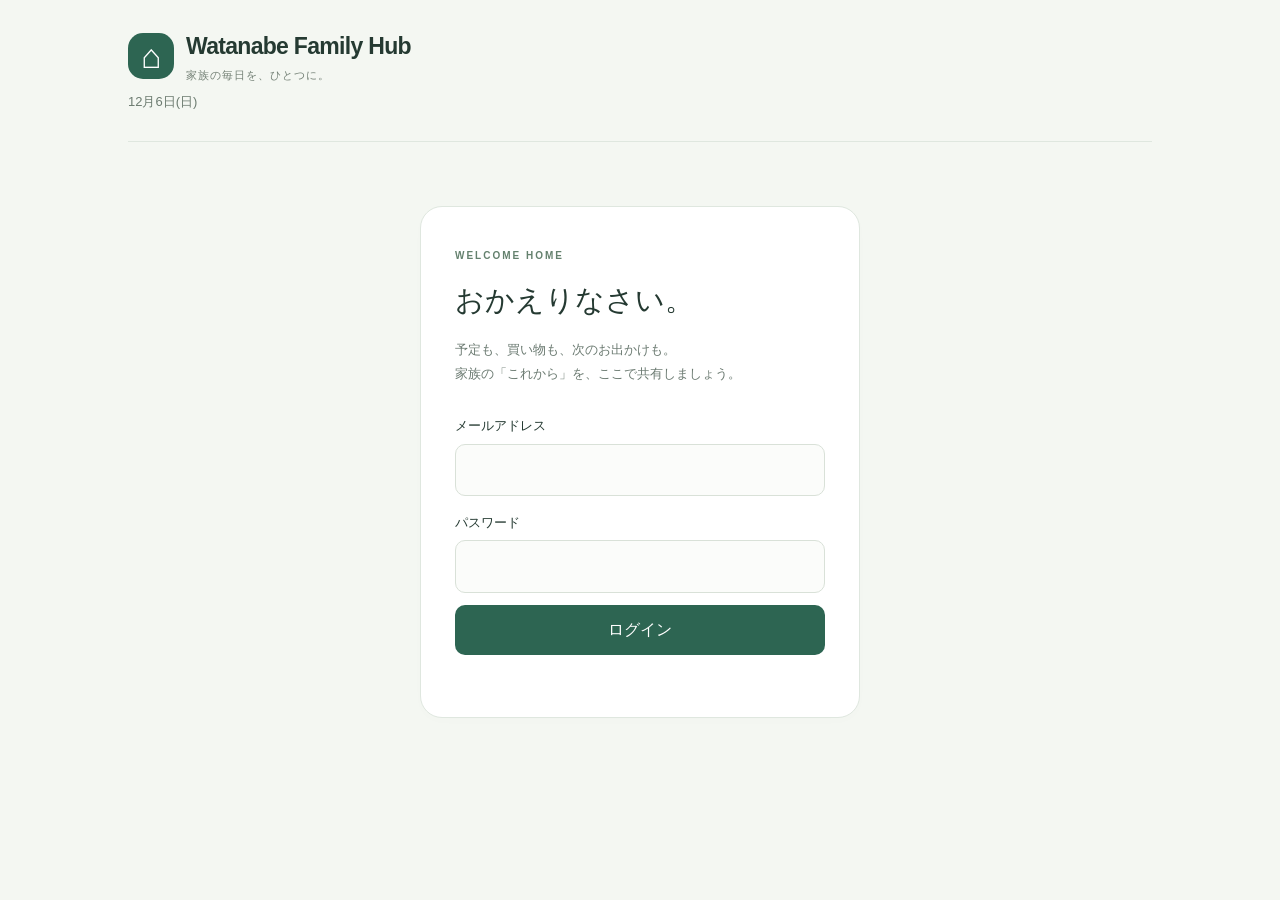
==== index.html @ b2eb5877 "Add web-searched family outing suggestions verified against weather and driving time" ====
<!doctype html>
<html lang="ja">
<head>
  <meta charset="utf-8">
  <meta name="viewport" content="width=device-width, initial-scale=1, viewport-fit=cover">
  <meta name="theme-color" content="#f4f7f2">
  <meta name="description" content="家族の予定、買い物、やること、お出かけをひとつに。Watanabe Family Hub">
  <link rel="manifest" href="./manifest.webmanifest">
  <title>Watanabe Family Hub</title>
  <link rel="stylesheet" href="./styles.css">
</head>
<body>
<header class="site-header">
  <a class="brand" href="./"><span class="brand-mark" aria-hidden="true">⌂</span><span>Watanabe Family Hub<small>家族の毎日を、ひとつに。</small></span></a>
  <button id="logoutBtn" class="secondary header-logout" type="button" hidden>ログアウト</button>
  <span class="header-date" id="todayLabel"></span>
</header>

<section id="login" class="card">
  <span class="eyebrow">WELCOME HOME</span><h2>おかえりなさい。</h2><p class="muted">予定も、買い物も、次のお出かけも。<br>家族の「これから」を、ここで共有しましょう。</p>
  <label for="email">メールアドレス</label><input id="email" type="email" autocomplete="username">
  <label for="password">パスワード</label><input id="password" type="password" autocomplete="current-password">
  <button id="loginBtn">ログイン</button>
  <p id="loginMessage" class="muted"></p>
</section>

<main id="app" class="hidden">
  <nav class="hub-nav" aria-label="機能を選ぶ">
    <button type="button" data-view="outings" aria-pressed="true">お出かけ</button>
    <button type="button" data-view="schedules" aria-pressed="false">予定</button>
    <button type="button" data-view="shopping" aria-pressed="false">買い物</button>
    <button type="button" data-view="tasks" aria-pressed="false">タスク</button>
    <button type="button" data-view="add" aria-pressed="false">＋ 追加</button>
  </nav>
  <section class="welcome"><div><span class="eyebrow">OUR FAMILY, EVERY DAY</span><h1>今日も、家族のいい一日。</h1><p>小さな用事から、楽しみな予定まで。</p></div><span class="welcome-art" aria-hidden="true">⌂</span></section>
<div id="outingsPanel" class="view-panel">
  <section class="card outing-hero">
    <div class="outing-hero-heading"><div><span class="eyebrow">OUR NEXT ADVENTURE</span><h2>次のお休み、どこへ行こう。</h2><p class="muted">家族の「行きたい」を集めて、次のお出かけに。</p></div><button id="outingAdd" type="button">＋ 候補を追加</button></div>
    <div class="outing-stats"><div><strong id="outingTotal">0</strong><span>登録した候補</span></div><div><strong id="outingFavorites">0</strong><span>お気に入り</span></div><div><strong id="outingUnvisited">0</strong><span>行ってみたい</span></div></div>
    <div class="outing-quick-actions"><button id="outingWeatherShortcut" class="secondary" type="button">天気を確認する</button><button id="outingAiShortcut" class="secondary" type="button">AIと行き先を考える</button></div>
  </section>
  <section class="card outing-library">
    <h2>家族のお出かけ候補</h2>
    <p id="outingMessage" class="muted" role="status"></p>
    <div id="outingList"></div>
  </section>
  <section id="outingWeatherPanel" class="card outing-tool">
    <details><summary>天気を確認する <span>7日間の予報</span></summary>
    <p class="muted">登録した緯度・経度の場所の7日間予報を表示します。</p>
    <label>天気を確認する施設</label><select id="weatherPlace"></select>
    <button id="weatherBtn" class="secondary">天気を取得</button>
    <div id="weatherResult"></div>
    <p class="muted">予報：Open-Meteo</p>
  </details></section>

  <section id="outingAiPanel" class="card outing-tool">
    <details><summary>AIと行き先を考える <span>ネット検索＋天気</span></summary>
    <p class="ai-family-conditions">東戸塚駅周辺から車で片道約2時間以内 · お子さん4歳・6歳</p>
    <p class="muted">未登録の施設もネットで探し、現地の天気・年齢条件・営業情報を確認して、最大3件を提案します。</p>
    <div class="grid">
      <div><label for="outingDate">お出かけ日</label><input id="outingDate" type="date" required></div>
      <div><label for="maxBudget">1人あたり予算上限（任意）</label><input id="maxBudget" type="number" min="0" max="1000000" placeholder="指定なし"></div>
    </div>
    <p class="muted">天気は自動で確認します。雨・雪・強風などの予報では屋内施設に絞ります。予報を取得できる今日から15日後までが対象です。</p>
    <button id="aiBtn" type="button">ネットと天気から3つ提案してもらう</button>
    <p id="aiStatus" class="muted" role="status">AI検索は1日10回まで。車の時間は渋滞を含まない目安です。</p>
    <div id="aiResult" aria-busy="false"></div>
    <details class="ai-setup-help"><summary>AI提案の設定・利用について</summary><p class="muted">OpenAI APIの利用設定が必要です。ChatGPTの契約とは別にAPIの利用料金が発生します。<a href="./docs/ai-outing-setup.md" target="_blank" rel="noopener">初期設定の手順</a></p></details>
  </details></section>

</div>
  <section id="addPanel" class="view-panel" data-panel="add" hidden>
    <section class="card">
      <h2>Appleの予定・リマインダー連携</h2>
      <p class="muted">カレンダーの選択した3件 → 予定 ／「買い物リスト」→ 買い物 ／「渡邊家」→ タスク</p>
      <p class="muted">Apple側で編集し、iPhoneのショートカットから送信します。同期データは閲覧専用です。同じHubログインの端末で表示できます。</p>
      <p id="appleSyncStatus" class="muted" role="status"></p>
      <button id="appleSyncRefresh" class="secondary" type="button">受信済みデータを再読み込み</button>
      <details><summary>同期を設定する</summary>
        <p class="muted">先にSupabaseとiPhoneの設定が必要です。<a href="./docs/apple-sync-setup.md" target="_blank" rel="noopener">設定手順を開く</a></p>
        <label for="appleSyncEndpoint">ショートカットの送信先URL</label><input id="appleSyncEndpoint" readonly>
        <button id="appleSyncCreate" type="button">同期キーを発行・再発行</button>
        <p class="muted">キーはこのアカウントへの同期専用です。GitHubには載せず、ショートカット内に保存してください。</p>
        <pre id="appleSyncKey" aria-live="polite"></pre>
        <button id="appleSyncRevoke" type="button" class="secondary">同期キーを無効にする</button>
      </details>
    </section>
    <h2>家族で共有するものを追加</h2>
    <p class="muted">登録した内容は、それぞれのタブで確認できます。</p>
    <section class="card">
      <details open><summary>＋ 予定を追加</summary>
      <label>予定名</label>
      <input id="fxScheduleName" placeholder="例：運動会">
      <label>日付</label>
      <input id="fxScheduleDate" type="date">
      <label>時間（任意）</label>
      <input id="fxScheduleTime" type="time">
      <label>対象者</label>
      <input id="fxSchedulePerson" value="家族全員">
      <button id="fxScheduleSave">予定を追加</button>
      <p class="muted" id="fxScheduleMsg" role="status"></p></details>
    </section>
    <section class="card">
      <details open><summary>＋ 買うものを追加</summary>
      <label>買うもの</label>
      <input id="fxShopName" placeholder="例：牛乳">
      <label>メモ（任意）</label>
      <input id="fxShopMemo" placeholder="例：1リットル">
      <button id="fxShopSave">買い物を追加</button>
      <p class="muted" id="fxShopMsg" role="status"></p></details>
    </section>
    <section class="card">
      <details open><summary>＋ タスクを追加</summary>
      <label>やること</label>
      <input id="fxTaskName" placeholder="例：ゴミ出し">
      <label>担当者</label>
      <input id="fxTaskPerson" value="家族全員">
      <label>期限（任意）</label>
      <input id="fxTaskDate" type="date">
      <button id="fxTaskSave">タスクを追加</button>
      <p class="muted" id="fxTaskMsg" role="status"></p></details>
    </section>
  <section class="card">
    <details><summary>＋ お出かけ先を登録</summary>
    <label>施設名</label><input id="placeName" placeholder="例：こどもの国">
    <div class="grid">
      <div><label>エリア</label><input id="placeArea" placeholder="横浜市"></div>
      <div><label>移動時間（分）</label><input id="driveMinutes" type="number" value="60" min="0"></div>
    </div>
    <label>住所（Googleマップ検索に使用）</label><input id="placeAddress" placeholder="住所または施設名">
    <div class="grid">
      <div><label>屋内・屋外</label><select id="placeType"><option>屋内</option><option>屋外</option><option>両方</option></select></div>
      <div><label>カテゴリ</label><select id="placeCategory"><option>公園</option><option>遊園地</option><option>水遊び</option><option>博物館</option><option>体験</option><option>動物</option><option>その他</option></select></div>
    </div>
    <div class="grid">
      <div><label>1人あたり予算（円）</label><input id="placeBudget" type="number" min="0" placeholder="無料なら0"></div>
      <div><label>緯度</label><input id="placeLat" type="number" step="any" min="-90" max="90" placeholder="天気取得用"></div>
    </div>
    <label>経度</label><input id="placeLon" type="number" step="any" min="-180" max="180" placeholder="天気取得用">
    <label>メモ</label><textarea id="placeMemo" rows="2"></textarea>
    <button id="savePlace">候補を保存</button>
    <p id="saveMessage" class="muted" role="status"></p></details>
  </section>
  </section>
</main>
<script type="module" src="./app.js"></script>
<script type="module" src="./ui.js"></script>

</body>
</html>
---- styles.css ----
:root{font-family:-apple-system,BlinkMacSystemFont,"Segoe UI","Noto Sans JP",sans-serif;color:#253a32;background:#f4f7f2;font-synthesis:none;line-height:1.65;--green:#2d6552;--border:#dfe7df}*{box-sizing:border-box}body{margin:0 auto;max-width:1080px;padding:env(safe-area-inset-top) 28px calc(28px + env(safe-area-inset-bottom))}button,input,select,textarea{font:inherit}button,a,input,select,textarea,summary{-webkit-tap-highlight-color:transparent}:focus-visible{outline:3px solid #d79947;outline-offset:4px}[hidden],.hidden{display:none!important}.site-header{display:flex;justify-content:space-between;align-items:center;padding:28px 0;border-bottom:1px solid var(--border)}.brand{display:flex;align-items:center;gap:12px;color:inherit;text-decoration:none;font-size:23px;font-weight:750;letter-spacing:-.7px}.brand small{display:block;font-size:11px;font-weight:500;letter-spacing:1px;color:#758277}.brand-mark{display:grid;place-items:center;width:46px;height:46px;background:var(--green);border-radius:15px;color:#fff;font-size:34px;line-height:1}.header-date{font-size:13px;color:#6d7c71}h1,h2,p{overflow-wrap:anywhere}h1{font-size:30px;line-height:1.5;letter-spacing:.03em;margin:10px 0}h2{font-size:20px;margin:0 0 18px}.muted{color:#6c7b72;font-size:13px;line-height:1.9}.eyebrow{font-size:10px;font-weight:750;letter-spacing:2px;color:#64816e}.welcome{display:flex;justify-content:space-between;align-items:center;padding:32px 8px 22px}.welcome p{margin:6px 0;font-size:14px;color:#738075}.welcome-art{font-size:100px;line-height:1;color:#b8cbb4;transform:rotate(-9deg);padding-right:26px}.hub-nav{display:grid;grid-template-columns:repeat(4,1fr);gap:6px;padding:6px;background:#e8eee5;border-radius:16px;margin:0 0 26px}.hub-nav button{margin:0;background:transparent;color:#69776d;border-radius:11px;padding:12px 8px}.hub-nav button[aria-pressed=true]{background:#fff;color:var(--green);box-shadow:0 2px 8px #253a3210}.card{background:#fff;border:1px solid var(--border);border-radius:22px;padding:26px;margin:16px 0;box-shadow:0 3px 12px #253a3203}#login{max-width:440px;margin:64px auto;padding:34px}#login h2{font-size:29px;margin:10px 0}#login>.muted{margin-bottom:28px}label{display:block;font-size:13px;font-weight:550;margin:16px 0 7px}input,select,textarea{width:100%;padding:12px 14px;border:1px solid #d9e1d8;border-radius:10px;background:#fbfcfa;color:#253a32;min-height:46px}textarea{resize:vertical}input[type=checkbox]{accent-color:var(--green);min-height:22px;width:22px!important;height:22px;flex-shrink:0}button{width:100%;padding:12px 16px;border:0;border-radius:10px;background:var(--green);color:#fff;font-weight:650;cursor:pointer;margin-top:12px;min-height:44px;transition:background .15s,transform .15s}button:hover{filter:brightness(.96)}button:active{transform:translateY(1px)}button:disabled{opacity:.5;cursor:wait}.secondary{background:#eef3eb;color:#42654c;font-size:13px;font-weight:550}.grid{display:grid;grid-template-columns:1fr 1fr;gap:14px}.row{display:flex;gap:12px;align-items:center;justify-content:space-between}.row button{width:auto;margin:0}.item{padding:18px 0;border-bottom:1px solid #edf0e9}.item:last-child{border-bottom:0}.item p{margin:7px 0;color:#718075;font-size:13px}.item>button{width:auto;margin:8px 6px 0 0;padding:7px 12px;min-height:36px}.item>label{margin:0;font-size:16px}.links{display:flex;gap:18px;margin:8px 0}.links a{color:var(--green);font-size:13px;text-underline-offset:4px}.hub-list{min-height:100px}.empty-state{text-align:center;color:#859280;padding:38px 16px;font-size:14px;border:1px dashed #dbe4d6;border-radius:13px;background:#fcfdfb}details{margin-top:18px}summary{cursor:pointer;list-style:none;font-weight:650;color:var(--green);padding:13px 16px;border:1px dashed #c7d8c3;border-radius:10px;background:#f8faf6}summary::-webkit-details-marker{display:none}details[open]>summary{margin-bottom:14px;background:#eef4e9}pre{white-space:pre-wrap;overflow-wrap:anywhere;font:inherit;line-height:1.9;background:#f6f9f3;border-radius:12px;padding:20px}#logoutBtn{font-size:12px}#outingsPanel{display:grid;grid-template-columns:1fr 1fr;gap:16px}#weatherResult:empty,#aiResult:empty{display:none}@media(min-width:760px){.view-panel[data-panel]{max-width:780px;margin-left:auto;margin-right:auto}}@media(max-width:600px){body{padding-left:16px;padding-right:16px}.site-header{padding:20px 0}.brand{font-size:21px}.header-date{font-size:11px}.welcome{padding:27px 0 20px}.welcome h1{font-size:23px}.welcome-art{font-size:70px;padding-right:5px}.welcome p{font-size:12px}.card{padding:20px;border-radius:17px}.hub-nav{margin-bottom:20px}.hub-nav button{font-size:13px;padding:10px 4px}#login{margin:36px auto;padding:25px}.grid{gap:10px}.row{flex-wrap:wrap}h2{font-size:18px}}

/* Navigation directly below the family title; registration has its own view. */
#app>.hub-nav{margin-top:20px;margin-bottom:0;grid-template-columns:1.2fr 1fr 1fr 1fr 1fr}
#addPanel{margin-top:24px}
#addPanel>.card{margin:16px 0}
#addPanel details{margin-top:0}
#addPanel>h2{margin-bottom:6px}
@media(max-width:600px){.site-header{gap:10px;flex-wrap:wrap}.brand{font-size:19px;letter-spacing:-.5px}.brand-mark{width:38px;height:38px;flex-shrink:0}.header-date{margin-left:auto}.hub-nav button{font-size:12px;padding-inline:2px}}

.imported-item small{font-size:11px;color:#718075}.imported-item{border-left:3px solid #a9c6a4;padding-left:14px}#appleSyncKey:empty{display:none}

/* Two-column monthly agenda */
.schedule-calendar{min-width:0}.calendar-toolbar{display:flex;align-items:center;gap:12px;margin:8px 0 20px}.calendar-month{font-size:22px;margin:0;white-space:nowrap;line-height:1.5}.calendar-toolbar button{width:auto;margin:0}.calendar-toolbar .calendar-arrow{padding:0;width:40px;min-height:40px;background:#eef3eb;color:#2d6552;font-size:27px;border:1px solid #dfe7df}.calendar-today{margin-left:auto!important;padding:8px 16px;min-height:40px}.schedule-table{width:100%;border-collapse:separate;border-spacing:0;border:1px solid #dfe7df;border-radius:12px;overflow:hidden;table-layout:fixed}.schedule-caption{position:absolute;width:1px;height:1px;padding:0;margin:-1px;overflow:hidden;clip-path:inset(50%);white-space:nowrap}.schedule-table thead th{padding:12px 16px;background:#edf3e8;color:#526b53;font-size:12px;text-align:left;font-weight:650}.schedule-table thead th:first-child{width:100px}.schedule-table tbody th,.schedule-table td{border-top:1px solid #e6ece2}.schedule-date{padding:15px 10px;text-align:center;vertical-align:top;background:#fafbf8;font-weight:550;border-right:1px solid #e6ece2}.schedule-date-number{font-size:21px;line-height:1.2}.schedule-weekday{display:block;font-size:11px;margin-top:4px;color:#7d897d}.is-sunday,.is-sunday .schedule-weekday{color:#b6635d}.is-saturday,.is-saturday .schedule-weekday{color:#547fa5}.schedule-today .schedule-date{background:#e8f1e0;color:#2d6552}.schedule-today .schedule-entries{background:#f8fbf4}.schedule-today-label{display:block;font-size:10px;background:#2d6552;color:#fff;border-radius:5px;width:36px;padding:1px 0;margin:6px auto 0}.schedule-entries{padding:0 16px;vertical-align:middle}.schedule-entry{display:flex;gap:14px;padding:14px 0;align-items:flex-start}.schedule-entry+.schedule-entry{border-top:1px dashed #e1e8dc}.schedule-time{font-size:13px;line-height:1.7;color:#637960;flex:0 0 45px;font-variant-numeric:tabular-nums}.schedule-entry-content{min-width:0;flex:1}.schedule-entry-title{display:block;font-size:14px;font-weight:600;line-height:1.65;overflow-wrap:anywhere;margin-bottom:5px}.schedule-no-events{display:block;color:#a1ab9d;font-size:12px;padding:16px 0}.calendar-source{display:inline-block;font-size:10px;border-radius:5px;padding:1px 7px}.calendar-tone-0{background:#e2eee1;color:#3d6641}.calendar-tone-1{background:#e2eaf5;color:#446283}.calendar-tone-2{background:#f3e5dd;color:#916045}.calendar-tone-3{background:#eae3f4;color:#796092}.calendar-tone-4{background:#f3edcf;color:#80713a}.schedule-event-details{margin-top:7px}.schedule-event-details summary{font-size:11px;background:none;border:0;padding:2px 0;font-weight:500;text-decoration:underline;text-underline-offset:3px}.schedule-event-details .item{padding:7px 0;font-size:13px}.calendar-note{margin-top:18px;font-size:11px}@media(max-width:600px){.calendar-toolbar{gap:8px}.calendar-month{font-size:18px}.calendar-toolbar .calendar-arrow{width:32px;min-height:36px}.calendar-today{font-size:12px;padding:7px 12px;min-height:36px}.schedule-table thead th{padding:10px}.schedule-table thead th:first-child{width:66px}.schedule-date{padding:13px 5px}.schedule-date-number{font-size:19px}.schedule-entries{padding:0 10px}.schedule-entry{gap:7px;padding:12px 0}.schedule-time{font-size:12px;flex-basis:38px}.schedule-entry-title{font-size:13px}}

/* Make each date read as a distinct row, including on small screens. */
.schedule-table{border-color:#aebfad}
.schedule-table tbody th,.schedule-table td{border-top:2px solid #aebfad}
.schedule-table .schedule-date{border-right:2px solid #bacab7;background:#eef3e9;padding-top:18px;padding-bottom:18px}
.schedule-table tbody tr:nth-child(even):not(.schedule-today) .schedule-entries{background:#f6f8f3}
.schedule-table tbody tr:nth-child(even):not(.schedule-today) .schedule-date{background:#e7eee0}
.schedule-table .schedule-today .schedule-date{background:#dcebcf;box-shadow:inset 4px 0 0 #2d6552}
.schedule-table .schedule-today .schedule-entries{background:#f0f7e9}
.schedule-entry{padding-top:16px;padding-bottom:16px}
.schedule-entry+.schedule-entry{border-top:1px dashed #d5dfcf}
.schedule-no-events{padding-top:20px;padding-bottom:20px}
@media(max-width:600px){.schedule-table .schedule-date{padding:16px 5px}.schedule-entry{padding-top:14px;padding-bottom:14px}}

/* Account action stays at the top right of the shared header. */
.site-header{display:grid;grid-template-columns:minmax(0,1fr) auto;column-gap:12px;row-gap:7px}
.site-header .brand{grid-column:1;grid-row:1;min-width:0;align-self:start}
.site-header .brand>span:last-child{min-width:0}
.site-header .header-date{grid-column:1;grid-row:2;margin:0}
.site-header .header-logout{grid-column:2;grid-row:1;margin:0;width:auto;align-self:start;padding:10px 13px;white-space:nowrap;min-height:44px;border:1px solid #d8e2d3}
@media(max-width:600px){.site-header{column-gap:8px}.site-header .brand{font-size:clamp(15px,4vw,19px);gap:8px;letter-spacing:-.5px}.site-header .brand small{font-size:10px;letter-spacing:.4px}.site-header .header-logout{padding:10px;font-size:11px}.site-header .brand-mark{width:34px;height:38px}.site-header .header-date{font-size:11px}}
/* Outing discovery */
#outingsPanel{display:block}.outing-hero{background:linear-gradient(125deg,#f3f8ec,#fff);border-color:#d4e2cc}.outing-hero-heading{display:flex;align-items:flex-start;justify-content:space-between;gap:20px}.outing-hero-heading h2{font-size:25px;line-height:1.5;margin:8px 0}.outing-hero-heading p{margin:0}.outing-hero-heading>button{width:auto;white-space:nowrap;margin:0}.outing-stats{display:grid;grid-template-columns:repeat(3,1fr);gap:12px;margin:25px 0 20px}.outing-stats>div{border-left:2px solid #c9dabb;padding-left:14px}.outing-stats strong{display:block;font-size:27px;line-height:1.2;font-variant-numeric:tabular-nums}.outing-stats span{display:block;font-size:11px;color:#7a8971;margin-top:6px}.outing-quick-actions{display:flex;gap:10px}.outing-quick-actions button{margin:0;background:#e6efdd}.outing-library h2{margin-bottom:14px}.outing-search{background:#f7faf4;margin-bottom:14px}.outing-filter-chips{display:flex;flex-wrap:wrap;gap:7px;margin-bottom:16px}.outing-filter-chip{width:auto;margin:0;background:#f0f4ec;color:#6a7c61;border:1px solid transparent;padding:8px 12px;min-height:38px;font-size:12px;border-radius:24px}.outing-filter-chip[aria-pressed=true]{background:#2d6552;color:#fff}.outing-filter-details{margin:0}.outing-filter-details>summary{font-size:12px;background:none;border:1px solid #e3eadc;padding:9px 12px}.outing-filter-fields{display:grid;grid-template-columns:repeat(4,minmax(0,1fr));gap:10px}.outing-select-label{font-size:11px;color:#76866c;margin:10px 0 0}.outing-select-label select{font-size:12px;margin-top:5px;min-height:40px;padding:8px}.outing-result-bar{display:flex;align-items:center;justify-content:space-between;gap:10px;margin:18px 0 15px}.outing-result-bar p{margin:0;font-size:12px}.outing-result-bar .outing-select-label{margin:0;display:flex;gap:8px;align-items:center;white-space:nowrap}.outing-result-bar select{width:auto;margin:0;max-width:155px}.outing-cards{display:grid;grid-template-columns:repeat(2,minmax(0,1fr));gap:14px}.outing-place{border:1px solid #dfe7d8;border-radius:15px;padding:18px;min-width:0;background:#fff}.outing-place-heading{display:flex;justify-content:space-between;gap:10px;align-items:flex-start}.outing-place-intro{min-width:0}.outing-place-area{font-size:11px;letter-spacing:.04em;margin:0 0 5px;color:#849078}.outing-place-name{font-size:18px;line-height:1.5;margin:0;overflow-wrap:anywhere}.outing-place .outing-favorite{width:38px;min-width:38px;height:38px;min-height:38px;margin:0;padding:0;background:#f4f7ee;color:#8d8a53;font-size:25px;font-weight:400}.outing-place .outing-favorite[aria-pressed=true]{color:#ab8532;background:#faf3d9}.outing-badges{display:flex;gap:5px;flex-wrap:wrap;margin:12px 0}.outing-badge{font-size:10px;padding:3px 8px;border-radius:5px;background:#edf3e7;color:#6b805e}.outing-visited-badge{background:#e9eef5;color:#6b7b95}.outing-metrics{display:flex;gap:12px;flex-wrap:wrap;font-size:13px;color:#4e6651;font-weight:600;border-top:1px solid #edf1e8;padding-top:12px}.outing-place-memo{font-size:12px;line-height:1.85;color:#7d8973;margin:12px 0;white-space:pre-wrap;overflow-wrap:anywhere}.outing-place-links{display:flex;flex-wrap:wrap;align-items:center;gap:14px;margin-top:15px}.outing-place-links a,.outing-place-links .outing-weather-link{font-size:12px;color:#2d6552;text-decoration:underline;text-underline-offset:3px}.outing-place-links .outing-weather-link{width:auto;min-height:36px;background:none;padding:4px 0;margin:0;font-weight:500}.outing-place-more{margin-top:12px;border-top:1px solid #edf1e8;padding-top:10px}.outing-place-more>summary{padding:3px 0;font-size:11px;border:0;background:none;color:#87927f;font-weight:500}.outing-place-controls{display:flex;gap:8px;flex-wrap:wrap}.outing-place-controls button{width:auto;font-size:11px;min-height:36px;padding:7px 10px}.outing-place-controls .outing-delete{background:#f8eeeb;color:#a36f5d;font-weight:500}.outing-empty{grid-column:1/-1;padding:30px 20px;background:#f9fbf5;border:1px dashed #cbdac1;border-radius:12px;text-align:center;color:#819174;font-size:13px}.outing-empty button{width:auto}.outing-tool{scroll-margin-top:15px}.outing-tool>details{margin:0}.outing-tool summary{background:none;border:0;padding:0;font-size:17px}.outing-tool summary span{float:right;color:#8b987f;font-size:11px;font-weight:400;padding-top:5px}.outing-tool details[open]>summary{background:none;margin-bottom:20px}.weather-day{padding:12px;border:1px solid #e4ebdf;border-radius:10px;background:#fafcf7;margin-top:10px;font-size:13px;line-height:1.9}.outing-tool #aiResult pre{font-size:13px}
@media(max-width:600px){.outing-hero-heading{display:block}.outing-hero-heading h2{font-size:21px}.outing-hero-heading>button{margin-top:16px;font-size:12px}.outing-stats{gap:8px;margin-top:22px}.outing-stats>div{padding-left:10px}.outing-stats strong{font-size:24px}.outing-stats span{font-size:10px}.outing-quick-actions{gap:8px}.outing-quick-actions button{font-size:11px;padding:10px 6px}.outing-filter-chip{font-size:11px;padding:7px 10px}.outing-filter-fields{grid-template-columns:repeat(2,minmax(0,1fr))}.outing-cards{grid-template-columns:1fr}.outing-place{padding:17px}.outing-result-bar .outing-select-label{font-size:0}.outing-result-bar select{font-size:11px;max-width:142px}.outing-tool summary{font-size:15px}.outing-tool summary span{font-size:10px}.outing-place-name{font-size:18px}}

/* Search-backed family outing suggestions */
.ai-family-conditions{padding:12px 14px;background:#eef4e7;border-radius:10px;font-size:13px;color:#426b49;font-weight:600}.ai-outing-summary{margin-top:20px;padding:17px;background:#f1f6e9;border:1px solid #d7e4cc;border-radius:12px}.ai-outing-summary strong{font-size:14px}.ai-outing-summary p{font-size:12px;line-height:1.8;margin:8px 0}.ai-weather-policy{display:inline-block;font-size:11px;color:#567242;border:1px solid #c4d7b5;border-radius:5px;padding:3px 7px}.ai-outing-card{padding:20px;border:1px solid #dce6d3;border-radius:15px;margin:16px 0}.ai-outing-heading{display:flex;align-items:flex-start;gap:10px}.ai-outing-heading h3{font-size:19px;margin:0;line-height:1.6;overflow-wrap:anywhere}.ai-outing-rank{background:#2d6552;color:white;width:28px;height:28px;border-radius:9px;display:grid;place-items:center;flex-shrink:0;font-size:13px}.ai-child-reason{font-size:14px;line-height:1.9;white-space:pre-wrap}.ai-place-weather{padding:10px 12px;background:#f5f8f0;border-radius:8px;font-size:12px;color:#59724a}.ai-outing-card p{overflow-wrap:anywhere}.ai-sources{margin-top:16px}.ai-sources>summary,.ai-setup-help>summary{font-size:11px!important;padding:5px 0!important;font-weight:500!important;color:#7c8e70}.ai-sources a{display:block;font-size:11px;color:#517452;text-underline-offset:3px;overflow-wrap:anywhere;margin:8px 0}.ai-evidence-note,.ai-checked-time{font-size:11px!important}.ai-setup-help{margin-top:18px!important}#aiBtn:disabled{cursor:wait}#aiResult[aria-busy=true]{min-height:24px}@media(max-width:600px){.ai-outing-card{padding:16px}.ai-outing-heading h3{font-size:17px}.ai-family-conditions{font-size:12px}.ai-child-reason{font-size:13px}}
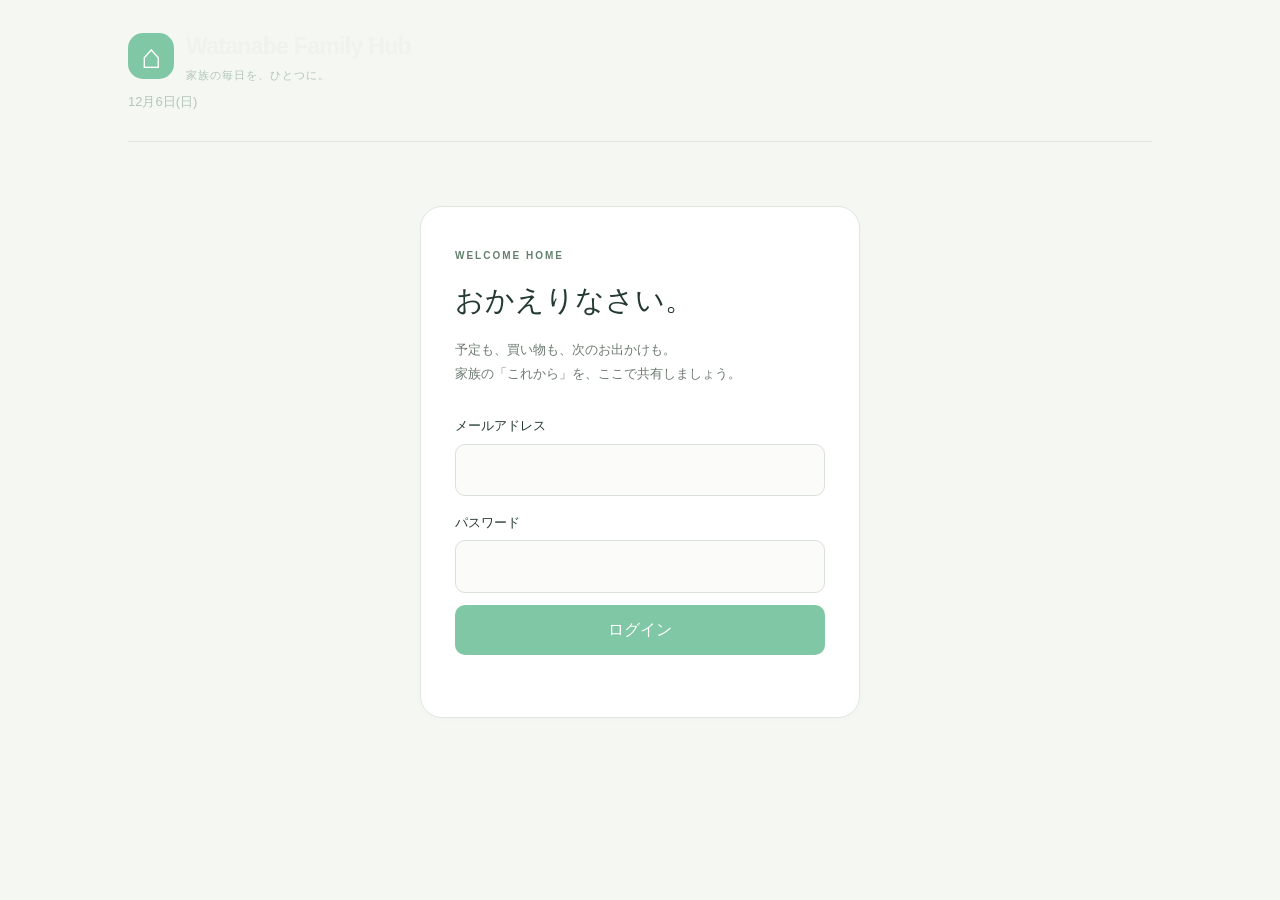
==== commit b1290d42: "Add Muse-style weather-ranked outing home and shared 31-spot catalog" ====
--- a/index.html
+++ b/index.html
@@ -6,8 +6,13 @@
   <meta name="theme-color" content="#f4f7f2">
   <meta name="description" content="家族の予定、買い物、やること、お出かけをひとつに。Watanabe Family Hub">
   <link rel="manifest" href="./manifest.webmanifest">
+  <meta name="apple-mobile-web-app-capable" content="yes">
+  <meta name="apple-mobile-web-app-title" content="Watanabe Hub">
+  <link rel="apple-touch-icon" href="./assets/icon-180.png">
   <title>Watanabe Family Hub</title>
-  <link rel="stylesheet" href="./styles.css">
+  <link rel="stylesheet" href="./styles.css?v=muse-outings-1">
+  <link rel="stylesheet" href="./vendor/leaflet.css">
+  <script defer src="./vendor/leaflet.js"></script>
 </head>
 <body>
 <header class="site-header">
@@ -27,20 +32,39 @@
 <main id="app" class="hidden">
   <nav class="hub-nav" aria-label="機能を選ぶ">
     <button type="button" data-view="outings" aria-pressed="true">お出かけ</button>
+    <button type="button" data-view="album" aria-pressed="false">アルバム</button>
     <button type="button" data-view="schedules" aria-pressed="false">予定</button>
     <button type="button" data-view="shopping" aria-pressed="false">買い物</button>
     <button type="button" data-view="tasks" aria-pressed="false">タスク</button>
     <button type="button" data-view="add" aria-pressed="false">＋ 追加</button>
   </nav>
-  <section class="welcome"><div><span class="eyebrow">OUR FAMILY, EVERY DAY</span><h1>今日も、家族のいい一日。</h1><p>小さな用事から、楽しみな予定まで。</p></div><span class="welcome-art" aria-hidden="true">⌂</span></section>
+  <section id="familyWelcome" class="welcome" hidden><div><span class="eyebrow">OUR FAMILY, EVERY DAY</span><h1>今日も、家族のいい一日。</h1><p>小さな用事から、楽しみな予定まで。</p></div><span class="welcome-art" aria-hidden="true">⌂</span></section>
 <div id="outingsPanel" class="view-panel">
+  <section class="outing-weekend-head"><p class="eyebrow">WEEKEND WITH THE FAMILY</p><h1>今度のお休み、どこに行く？</h1><p>東戸塚から車で約2時間以内 · 4歳・6歳と楽しむ</p></section>
+  <nav id="outingDates" class="outing-dates" aria-label="お出かけ日を選択"></nav>
+  <section id="outingForecast" class="outing-forecast" aria-live="polite"></section>
+  <section class="outing-recommended-section"><h2 id="outingRecommendedTitle">今日のおすすめ</h2><p class="muted">天気と近さを参考に選んだ3件。営業日・対象年齢・ふれあいの実施状況は公式情報をご確認ください。</p><div id="outingRecommended" class="outing-recommended"></div></section>
+  <section id="outingAiPanel" class="card outing-tool">
+    <details><summary>AIで新しい行き先を探す <span>ネット検索＋天気</span></summary>
+    <p class="ai-family-conditions">東戸塚駅周辺から車で片道約2時間以内 · お子さん4歳・6歳</p>
+    <p class="muted">未登録の施設もネットで探し、現地の天気・年齢条件・営業情報を確認して、最大3件を提案します。</p>
+    <div class="grid ai-input-grid">
+      <div><label for="outingDate">お出かけ日</label><input id="outingDate" type="date" required></div>
+      <div><label for="maxBudget">1人あたり予算上限（任意）</label><input id="maxBudget" type="number" min="0" max="1000000" placeholder="指定なし"></div>
+    </div>
+    <p class="muted">天気は自動で確認します。雨・雪・強風などの予報では屋内施設に絞ります。予報を取得できる今日から15日後までが対象です。</p>
+    <button id="aiBtn" type="button">ネットと天気から3つ提案してもらう</button>
+    <p id="aiStatus" class="muted" role="status">AI検索は1日10回まで。車の時間は渋滞を含まない目安です。</p>
+    <div id="aiResult" aria-busy="false"></div>
+    <details class="ai-setup-help"><summary>AI提案の設定・利用について</summary><p class="muted">OpenAI APIの利用設定が必要です。ChatGPTの契約とは別にAPIの利用料金が発生します。<a href="./docs/ai-outing-setup.md" target="_blank" rel="noopener">初期設定の手順</a></p></details>
+  </details></section>
   <section class="card outing-hero">
     <div class="outing-hero-heading"><div><span class="eyebrow">OUR NEXT ADVENTURE</span><h2>次のお休み、どこへ行こう。</h2><p class="muted">家族の「行きたい」を集めて、次のお出かけに。</p></div><button id="outingAdd" type="button">＋ 候補を追加</button></div>
-    <div class="outing-stats"><div><strong id="outingTotal">0</strong><span>登録した候補</span></div><div><strong id="outingFavorites">0</strong><span>お気に入り</span></div><div><strong id="outingUnvisited">0</strong><span>行ってみたい</span></div></div>
+    <div class="outing-stats"><div><strong id="outingTotal">0</strong><span>スポット</span></div><div><strong id="outingFavorites">0</strong><span>お気に入り</span></div><div><strong id="outingUnvisited">0</strong><span>行ってみたい</span></div></div>
     <div class="outing-quick-actions"><button id="outingWeatherShortcut" class="secondary" type="button">天気を確認する</button><button id="outingAiShortcut" class="secondary" type="button">AIと行き先を考える</button></div>
   </section>
   <section class="card outing-library">
-    <h2>家族のお出かけ候補</h2>
+    <div class="outing-map-section"><h2>地図で見る</h2><p id="outingMapNote" class="muted">番号は下の一覧と対応します。地図はボタンを押すと読み込みます。</p><button type="button" id="outingMapOpen" class="secondary">番号付き地図を表示</button><div id="outingMap" class="outing-map" hidden></div></div><h2>すべてのスポット</h2><p class="muted">初期31件に登録済みの候補を追加して表示します。車の時間は提供された目安です。渋滞・高速道路・駐車場の条件はルートで確認してください。初期スポットのお気に入りと訪問マークは、この端末内に保存されます。</p>
     <p id="outingMessage" class="muted" role="status"></p>
     <div id="outingList"></div>
   </section>
@@ -53,23 +77,24 @@
     <p class="muted">予報：Open-Meteo</p>
   </details></section>
 
-  <section id="outingAiPanel" class="card outing-tool">
-    <details><summary>AIと行き先を考える <span>ネット検索＋天気</span></summary>
-    <p class="ai-family-conditions">東戸塚駅周辺から車で片道約2時間以内 · お子さん4歳・6歳</p>
-    <p class="muted">未登録の施設もネットで探し、現地の天気・年齢条件・営業情報を確認して、最大3件を提案します。</p>
-    <div class="grid">
-      <div><label for="outingDate">お出かけ日</label><input id="outingDate" type="date" required></div>
-      <div><label for="maxBudget">1人あたり予算上限（任意）</label><input id="maxBudget" type="number" min="0" max="1000000" placeholder="指定なし"></div>
-    </div>
-    <p class="muted">天気は自動で確認します。雨・雪・強風などの予報では屋内施設に絞ります。予報を取得できる今日から15日後までが対象です。</p>
-    <button id="aiBtn" type="button">ネットと天気から3つ提案してもらう</button>
-    <p id="aiStatus" class="muted" role="status">AI検索は1日10回まで。車の時間は渋滞を含まない目安です。</p>
-    <div id="aiResult" aria-busy="false"></div>
-    <details class="ai-setup-help"><summary>AI提案の設定・利用について</summary><p class="muted">OpenAI APIの利用設定が必要です。ChatGPTの契約とは別にAPIの利用料金が発生します。<a href="./docs/ai-outing-setup.md" target="_blank" rel="noopener">初期設定の手順</a></p></details>
-  </details></section>
+
 
 </div>
+  <section id="albumPanel" class="view-panel" data-panel="album" hidden><p class="muted">写真と記録は、この端末・このブラウザ内に保存されます。家族の別端末には同期されません。</p><iframe id="albumFrame" title="週末お出かけアルバム"></iframe></section>
   <section id="addPanel" class="view-panel" data-panel="add" hidden>
+    <section id="widgetSettings" class="card">
+      <h2>iPhoneウィジェット</h2>
+      <p class="muted">今日の予定・未完了タスク数・買い物件数をホーム画面に。Scriptableアプリで利用できます。</p>
+      <a class="widget-setup-link" href="./widget-setup.html">ホーム画面アプリとウィジェットの設定手順 →</a>
+      <details><summary>ウィジェット用キーを設定する</summary>
+        <p class="muted">このHubアカウントの予定と件数を読む専用キーです。Apple同期キーやOpenAI APIキーとは別です。Hubからログアウトした後も有効なので、不要になったらここで無効にしてください。</p>
+        <button id="widgetCreate" type="button">ウィジェット用キーを発行・再発行</button>
+        <pre id="widgetKey" aria-live="polite"></pre>
+        <button id="widgetCopy" class="secondary" type="button" hidden>キーをコピー</button>
+        <p id="widgetStatus" class="muted" role="status"></p>
+        <button id="widgetRevoke" class="secondary" type="button">ウィジェット用キーを無効にする</button>
+      </details>
+    </section>
     <section class="card">
       <h2>Appleの予定・リマインダー連携</h2>
       <p class="muted">カレンダーの選択した3件 → 予定 ／「買い物リスト」→ 買い物 ／「渡邊家」→ タスク</p>
@@ -143,8 +168,9 @@
   </section>
   </section>
 </main>
-<script type="module" src="./app.js"></script>
-<script type="module" src="./ui.js"></script>
+<script type="module" src="./app.js?v=muse-outings-1"></script>
+<script type="module" src="./ui.js?v=muse-outings-1"></script>
 
 </body>
 </html>
+
--- a/styles.css
+++ b/styles.css
@@ -39,3 +39,38 @@
 
 /* Search-backed family outing suggestions */
 .ai-family-conditions{padding:12px 14px;background:#eef4e7;border-radius:10px;font-size:13px;color:#426b49;font-weight:600}.ai-outing-summary{margin-top:20px;padding:17px;background:#f1f6e9;border:1px solid #d7e4cc;border-radius:12px}.ai-outing-summary strong{font-size:14px}.ai-outing-summary p{font-size:12px;line-height:1.8;margin:8px 0}.ai-weather-policy{display:inline-block;font-size:11px;color:#567242;border:1px solid #c4d7b5;border-radius:5px;padding:3px 7px}.ai-outing-card{padding:20px;border:1px solid #dce6d3;border-radius:15px;margin:16px 0}.ai-outing-heading{display:flex;align-items:flex-start;gap:10px}.ai-outing-heading h3{font-size:19px;margin:0;line-height:1.6;overflow-wrap:anywhere}.ai-outing-rank{background:#2d6552;color:white;width:28px;height:28px;border-radius:9px;display:grid;place-items:center;flex-shrink:0;font-size:13px}.ai-child-reason{font-size:14px;line-height:1.9;white-space:pre-wrap}.ai-place-weather{padding:10px 12px;background:#f5f8f0;border-radius:8px;font-size:12px;color:#59724a}.ai-outing-card p{overflow-wrap:anywhere}.ai-sources{margin-top:16px}.ai-sources>summary,.ai-setup-help>summary{font-size:11px!important;padding:5px 0!important;font-weight:500!important;color:#7c8e70}.ai-sources a{display:block;font-size:11px;color:#517452;text-underline-offset:3px;overflow-wrap:anywhere;margin:8px 0}.ai-evidence-note,.ai-checked-time{font-size:11px!important}.ai-setup-help{margin-top:18px!important}#aiBtn:disabled{cursor:wait}#aiResult[aria-busy=true]{min-height:24px}@media(max-width:600px){.ai-outing-card{padding:16px}.ai-outing-heading h3{font-size:17px}.ai-family-conditions{font-size:12px}.ai-child-reason{font-size:13px}}
+
+/* Keep AI search first and align Safari date and budget fields. */
+#outingAiPanel{margin-top:0;border-color:#cbdcc0}
+#outingAiPanel .ai-input-grid{grid-template-columns:repeat(2,minmax(0,1fr));align-items:end}
+.ai-input-grid>div{min-width:0}
+.ai-input-grid label{min-height:3.2em}
+.ai-input-grid input{display:block;min-width:0;max-width:100%}
+.ai-input-grid input[type=date]{-webkit-appearance:none;appearance:none}
+.ai-weather-credits{display:flex;gap:7px;flex-wrap:wrap;font-size:11px!important}
+.ai-weather-credits a{color:#56774e;text-underline-offset:3px}
+@media(max-width:420px){#outingAiPanel .ai-input-grid{grid-template-columns:1fr;gap:0}.ai-input-grid label{min-height:0}}
+
+/* iPhone setup and device pairing */
+#widgetSettings{scroll-margin-top:20px}#widgetKey:empty{display:none}.widget-setup-link{display:inline-block;font-size:13px;line-height:1.8;color:#2d6552;text-underline-offset:4px}.widget-setup-page{max-width:760px}.widget-setup-page .site-header{margin-bottom:24px}.setup-intro h1{font-size:27px}.setup-step{display:flex;gap:12px;align-items:center;margin-bottom:12px}.setup-step h2{margin:0}.setup-number{display:grid;place-items:center;flex-shrink:0;width:29px;height:29px;border-radius:9px;background:#2d6552;color:#fff;font-size:13px;font-weight:700}.setup-code{font-family:ui-monospace,monospace;font-size:11px;line-height:1.5;min-height:180px}.setup-action{display:block;text-align:center;text-decoration:none;background:#2d6552;color:#fff;padding:12px 14px;border-radius:10px;margin:12px 0;font-size:14px;font-weight:650}.setup-action.secondary{background:#edf3e7;color:#2d6552}.setup-note{background:#f3f7ed;border-radius:10px;padding:13px 15px;font-size:12px;color:#697d60}.widget-setup-page li{font-size:14px;line-height:1.95;margin-bottom:8px}.widget-setup-page ul,.widget-setup-page ol{padding-left:23px}.setup-links{display:flex;flex-wrap:wrap;gap:16px}.setup-links a{font-size:12px;color:#587b50}
+
+
+/* Weekend album lives within the existing Hub navigation. */
+#app>.hub-nav{grid-template-columns:repeat(6,minmax(0,1fr))}#albumFrame{width:100%;height:900px;display:block;border:0;background:#faf9f5;border-radius:18px}#albumPanel{max-width:none}#albumPanel>.muted{padding:0 8px}@media(max-width:430px){#app>.hub-nav{grid-template-columns:repeat(3,minmax(0,1fr))}}
+
+/* Muse-inspired outing home. Other tabs retain their existing palette. */
+body.outings-theme{background:#101a15;color:#eef3ee;--ink:#eef3ee;--muted:#a9b9b0;--green:#80c7a6;--line:#33453b}
+.outings-theme header,.outings-theme .topbar{color:#eef3ee}.outings-theme #app{color:#eef3ee}.outings-theme .tabs button{background:#1d2b23;color:#dce6df;border-color:#35483c}.outings-theme .tabs button[aria-pressed=true]{background:#80c7a6;color:#13261b}.outings-theme #logoutBtn{color:#dce6df;background:#23352a}
+#outingsPanel{--outing-bg:#101a15;--outing-card:#1c2921;--outing-line:#34483b;--outing-mint:#80c7a6;color:#edf3ed;padding-bottom:30px}
+#outingsPanel .card{background:var(--outing-card);border:1px solid var(--outing-line);box-shadow:none;color:inherit;border-radius:24px;padding:24px}
+#outingsPanel .muted,#outingsPanel .outing-place-area,#outingsPanel .outing-select-label{color:#b2c1b7}#outingsPanel h1,#outingsPanel h2,#outingsPanel h3,#outingsPanel summary{color:#eef4ee}#outingsPanel p{line-height:1.8}#outingsPanel a{color:#91d6b4}#outingsPanel button,#outingsPanel input,#outingsPanel select{font:inherit}#outingsPanel input,#outingsPanel select{color:#eef4ee;background:#15231a;border:1px solid #455c4c;color-scheme:dark;max-width:100%;min-width:0}#outingsPanel button{border-radius:99px;background:#80c7a6;color:#15261c;border:1px solid transparent;min-height:44px}#outingsPanel button:hover{filter:brightness(1.1)}#outingsPanel button:focus-visible,#outingsPanel a:focus-visible{outline:3px solid #f2c35d;outline-offset:4px}#outingsPanel button.secondary{background:#293c30;color:#e8f0e9;border-color:#45624e}
+.outing-weekend-head{padding:20px 0 14px}.outing-weekend-head h1{font-size:clamp(23px,5vw,36px);letter-spacing:.04em;margin:8px 0}.outing-weekend-head p{color:#b0c2b6;margin:6px 0}.outing-weekend-head .eyebrow{color:#80c7a6;font-size:11px;letter-spacing:.18em}
+.outing-dates{display:grid;grid-template-columns:repeat(6,minmax(0,1fr));gap:10px;margin:20px 0 28px;max-width:680px}#outingsPanel .outing-day{border-radius:20px;background:#1d2b22;color:#e4ece6;display:flex;flex-direction:column;align-items:center;justify-content:center;gap:2px;padding:10px 3px;min-height:72px;line-height:1.2}#outingsPanel .outing-day strong{font-size:23px}#outingsPanel .outing-day span{font-size:13px}#outingsPanel .outing-day.is-sunday{color:#ef8995}#outingsPanel .outing-day.is-saturday{color:#8bc5eb}#outingsPanel .outing-day[aria-pressed=true]{background:#80c7a6;color:#13261b;box-shadow:0 0 0 2px #b9e6cd}
+.outing-forecast{background:#80c7a6;color:#112c1e;border-radius:26px;padding:28px;margin:0 0 32px}.outing-forecast.is-rainy{background:#a0c3d4;color:#142a35}#outingsPanel .outing-forecast h2{font-size:clamp(25px,6vw,42px);line-height:1.3;color:inherit;margin:12px 0}.outing-forecast-date{margin:0;font-weight:700}.outing-forecast-main{font-size:clamp(17px,4vw,24px);font-weight:700}.outing-forecast-credit{font-size:12px;opacity:.9}#outingsPanel .outing-forecast a{color:inherit}#outingsPanel .outing-forecast-refresh{background:#ffffff35;color:inherit;border-color:#ffffff45;padding:9px 18px}
+.outing-recommended-section{margin-bottom:32px}.outing-recommended-section>h2{font-size:25px;margin:0 0 8px}.outing-recommended,.outing-cards{display:grid;grid-template-columns:repeat(2,minmax(0,1fr));gap:22px}.outing-recommended .outing-place:first-child{grid-column:1/-1}.outing-recommended .outing-place:first-child .outing-place-visual{height:190px}#outingsPanel .outing-place{position:relative;background:#1c2921;border:1px solid #34483b;border-radius:25px;padding:0 22px 22px;overflow:hidden;box-shadow:none;min-width:0;scroll-margin-top:24px}#outingsPanel .outing-place.is-selected{outline:3px solid #80c7a6;outline-offset:3px}.outing-place-visual{position:relative;height:125px;margin:0 -22px 22px;background:radial-gradient(ellipse at 75% 100%,#527952 0 25%,transparent 26%),radial-gradient(ellipse at 20% 130%,#305b45 0 55%,transparent 56%),linear-gradient(130deg,#497c6a,#a0c6a3);display:flex;align-items:center;justify-content:center;overflow:hidden}.outing-place-visual.category-indoor{background:radial-gradient(circle at 80% 10%,#ddcfa050 0 20%,transparent 21%),linear-gradient(130deg,#3a695d,#a1bda8)}.outing-place-visual.category-mixed{background:linear-gradient(130deg,#5b8073,#b1c3a0)}.outing-place-symbol{font-size:76px;line-height:1;color:#e4f1d9a0;font-family:serif}.outing-card-number{position:absolute;left:16px;top:16px;background:#80c7a6;color:#173120;border-radius:50%;width:38px;height:38px;display:grid;place-items:center;font-size:19px;font-weight:700}.outing-place-heading{align-items:start;gap:10px}.outing-place-name{font-size:21px;line-height:1.5;overflow-wrap:anywhere}#outingsPanel .outing-favorite{background:#2b3d30;color:#c5e8d2;flex-shrink:0;width:44px;height:44px;font-size:25px;padding:0}.outing-place-area{font-size:13px}#outingsPanel .outing-badge{background:#2b3c30;color:#d6e7d8;border:0;border-radius:99px;padding:5px 12px;font-size:12px}.outing-metrics{font-size:13px;color:#c2d4c7;flex-wrap:wrap;gap:10px}.outing-local-weather{background:#edaf45;color:#17271b;border-radius:16px;padding:6px 12px;font-size:12px;font-weight:700;line-height:1.6!important}.outing-local-weather.is-unknown{background:#283c30;color:#b8cdbf;font-weight:400}.outing-reasons{list-style:none;padding:0;margin:16px 0}.outing-reasons li{position:relative;padding-left:24px;margin:7px 0;font-size:14px;line-height:1.7}.outing-reasons li:before{content:'✓';color:#80c7a6;position:absolute;left:0}#outingsPanel .outing-visit{background:#2a3e30;color:#e4eee7;padding:8px 18px;margin:2px 0 14px}#outingsPanel .outing-visit[aria-pressed=true]{background:#80c7a6;color:#183123}.outing-place-links{display:flex;gap:10px;flex-wrap:wrap}.outing-place-links a,#outingsPanel .outing-place-links button{background:#2b3e31;color:#dcebe0;border-radius:99px;padding:10px 15px;font-size:13px;border:0;text-decoration:none;display:inline-flex;align-items:center;min-height:44px;box-sizing:border-box}.outing-place-links a:nth-child(2){background:#80c7a6!important;color:#173120!important}.outing-place-more{margin-top:18px;border-top:1px solid #34483b;padding-top:12px}.outing-place-more summary{color:#8cd1ae!important}.outing-place-controls{display:flex;flex-wrap:wrap;gap:10px}#outingsPanel .outing-delete{background:#43342e;color:#ffd7c9}.outing-place-memo{white-space:pre-line;overflow-wrap:anywhere}.outing-place-more p{overflow-wrap:anywhere}
+#outingsPanel .outing-hero{margin-bottom:28px}.outing-hero-heading h2{font-size:23px}.outing-stats{border-color:#34483b}.outing-stats strong{color:#a8dfbd}.outing-stats span{color:#bdcec2}.outing-quick-actions{display:none}.outing-library>h2{font-size:25px}.outing-map-section{padding-bottom:26px;margin-bottom:26px;border-bottom:1px solid #34483b}.outing-map{height:340px;border-radius:22px;margin-top:18px;isolation:isolate;background:#2e4938}.outing-map-pin{background:transparent}.outing-map-pin span{display:grid;place-items:center;width:34px;height:34px;box-sizing:border-box;border-radius:50%;border:3px solid white;background:#64b58e;color:#092718;box-shadow:0 2px 6px #0006;font-size:14px;font-weight:700}.leaflet-popup-content{color:#183123}#outingsPanel .outing-map-popup{border-radius:10px;background:white;color:#183123}.leaflet-control-attribution a{color:#174c33!important}.outing-filter-chips{display:flex;flex-wrap:wrap;gap:8px;margin:12px 0}.outing-quick-filters{margin:18px 0}#outingsPanel .outing-filter-chip{background:#213227;color:#dae8de;padding:10px 15px;min-height:44px;border:1px solid transparent;font-size:13px}#outingsPanel .outing-filter-chip[aria-pressed=true]{background:#80c7a6;color:#13291c}.outing-filter-details{border-color:#3c5042!important}.outing-filter-fields{gap:14px}.outing-result-bar{gap:15px;flex-wrap:wrap}.outing-empty{background:#203328;border-color:#405847}.ai-outing-card,.ai-outing-summary{background:#223b2b!important;border-color:#3b5d48!important;color:#edf3ed!important}.ai-place-weather{background:#344c38!important;color:#e6f1df!important}.ai-family-conditions{background:#294332!important;color:#d6eddd!important}.ai-outing-rank,.ai-weather-policy{background:#80c7a6!important;color:#183020!important}.ai-setup-help{border-color:#405747!important}.outing-tool{margin-bottom:28px}#outingsPanel .outing-tool summary span{color:#b2cbb9}.outing-tool details>summary{line-height:1.6}.outing-filter-details summary{line-height:1.6}
+@media(min-width:900px){.outing-dates{grid-template-columns:repeat(9,minmax(0,1fr));max-width:none}.outing-recommended{grid-template-columns:repeat(3,minmax(0,1fr))}.outing-recommended .outing-place:first-child{grid-column:auto}.outing-recommended .outing-place:first-child .outing-place-visual{height:125px}}
+@media(max-width:620px){#outingsPanel .card{padding:20px 16px}.outing-recommended,.outing-cards{grid-template-columns:minmax(0,1fr)}.outing-recommended .outing-place:first-child{grid-column:auto}.outing-recommended .outing-place:first-child .outing-place-visual{height:145px}.outing-dates{gap:7px}#outingsPanel .outing-day{min-height:65px;border-radius:17px}.outing-forecast{padding:23px 20px}.outing-forecast-main{font-size:17px}.outing-place-heading{display:flex}.outing-place-name{font-size:20px}.outing-map{height:300px}.outing-hero-heading{flex-direction:column;align-items:start}.outing-hero-heading button{align-self:start}.outing-map-section h2{font-size:24px}.outing-weekend-head{padding-top:10px}.outing-filter-fields,.ai-input-grid{grid-template-columns:minmax(0,1fr)!important}.outing-result-bar>label{max-width:100%}}
+html:has(body.outings-theme){background:#101a15}.outings-theme .hub-nav{background:#1d2b23}.outings-theme .hub-nav button{color:#bdcdc3}.outings-theme .hub-nav button[aria-pressed=true]{background:#80c7a6;color:#13261b}.outings-theme .brand small,.outings-theme .header-date{color:#b3c6ba}#outingsPanel .outing-filter-chip,#outingsPanel .outing-place-links button,#outingsPanel .outing-place-controls button,#outingsPanel .outing-visit,#outingsPanel .outing-forecast-refresh,#outingsPanel #outingMapOpen,#outingsPanel #outingAdd{width:auto;margin-top:0}#outingsPanel .outing-favorite{width:44px;margin-top:0}.outing-place-links a,.outing-place-links button{flex:0 1 auto}.outing-stats{background:#17271c!important}#outingsPanel .outing-badge{background:#2b3c30!important;color:#d6e7d8!important}
+
+.outing-venue-photo{position:absolute;inset:0;width:100%;height:100%;object-fit:cover}.outing-place-visual:has(img) .outing-place-symbol{visibility:hidden}.outing-card-number{z-index:1}.outing-map .leaflet-popup-content-wrapper,.outing-map .leaflet-popup-tip{background:#f8fcf9}.outing-map .leaflet-popup-close-button{color:#193d29!important}.outing-map .leaflet-control-zoom a{color:#173b26!important}.outings-theme:has(#app.hidden){background:#f4f7f2;color:#253a32}html:has(body.outings-theme #app.hidden){background:#f4f7f2}
--- a/vendor/leaflet.css
+++ b/vendor/leaflet.css
@@ -0,0 +1,661 @@
+/* required styles */
+
+.leaflet-pane,
+.leaflet-tile,
+.leaflet-marker-icon,
+.leaflet-marker-shadow,
+.leaflet-tile-container,
+.leaflet-pane > svg,
+.leaflet-pane > canvas,
+.leaflet-zoom-box,
+.leaflet-image-layer,
+.leaflet-layer {
+	position: absolute;
+	left: 0;
+	top: 0;
+	}
+.leaflet-container {
+	overflow: hidden;
+	}
+.leaflet-tile,
+.leaflet-marker-icon,
+.leaflet-marker-shadow {
+	-webkit-user-select: none;
+	   -moz-user-select: none;
+	        user-select: none;
+	  -webkit-user-drag: none;
+	}
+/* Prevents IE11 from highlighting tiles in blue */
+.leaflet-tile::selection {
+	background: transparent;
+}
+/* Safari renders non-retina tile on retina better with this, but Chrome is worse */
+.leaflet-safari .leaflet-tile {
+	image-rendering: -webkit-optimize-contrast;
+	}
+/* hack that prevents hw layers "stretching" when loading new tiles */
+.leaflet-safari .leaflet-tile-container {
+	width: 1600px;
+	height: 1600px;
+	-webkit-transform-origin: 0 0;
+	}
+.leaflet-marker-icon,
+.leaflet-marker-shadow {
+	display: block;
+	}
+/* .leaflet-container svg: reset svg max-width decleration shipped in Joomla! (joomla.org) 3.x */
+/* .leaflet-container img: map is broken in FF if you have max-width: 100% on tiles */
+.leaflet-container .leaflet-overlay-pane svg {
+	max-width: none !important;
+	max-height: none !important;
+	}
+.leaflet-container .leaflet-marker-pane img,
+.leaflet-container .leaflet-shadow-pane img,
+.leaflet-container .leaflet-tile-pane img,
+.leaflet-container img.leaflet-image-layer,
+.leaflet-container .leaflet-tile {
+	max-width: none !important;
+	max-height: none !important;
+	width: auto;
+	padding: 0;
+	}
+
+.leaflet-container img.leaflet-tile {
+	/* See: https://bugs.chromium.org/p/chromium/issues/detail?id=600120 */
+	mix-blend-mode: plus-lighter;
+}
+
+.leaflet-container.leaflet-touch-zoom {
+	-ms-touch-action: pan-x pan-y;
+	touch-action: pan-x pan-y;
+	}
+.leaflet-container.leaflet-touch-drag {
+	-ms-touch-action: pinch-zoom;
+	/* Fallback for FF which doesn't support pinch-zoom */
+	touch-action: none;
+	touch-action: pinch-zoom;
+}
+.leaflet-container.leaflet-touch-drag.leaflet-touch-zoom {
+	-ms-touch-action: none;
+	touch-action: none;
+}
+.leaflet-container {
+	-webkit-tap-highlight-color: transparent;
+}
+.leaflet-container a {
+	-webkit-tap-highlight-color: rgba(51, 181, 229, 0.4);
+}
+.leaflet-tile {
+	filter: inherit;
+	visibility: hidden;
+	}
+.leaflet-tile-loaded {
+	visibility: inherit;
+	}
+.leaflet-zoom-box {
+	width: 0;
+	height: 0;
+	-moz-box-sizing: border-box;
+	     box-sizing: border-box;
+	z-index: 800;
+	}
+/* workaround for https://bugzilla.mozilla.org/show_bug.cgi?id=888319 */
+.leaflet-overlay-pane svg {
+	-moz-user-select: none;
+	}
+
+.leaflet-pane         { z-index: 400; }
+
+.leaflet-tile-pane    { z-index: 200; }
+.leaflet-overlay-pane { z-index: 400; }
+.leaflet-shadow-pane  { z-index: 500; }
+.leaflet-marker-pane  { z-index: 600; }
+.leaflet-tooltip-pane   { z-index: 650; }
+.leaflet-popup-pane   { z-index: 700; }
+
+.leaflet-map-pane canvas { z-index: 100; }
+.leaflet-map-pane svg    { z-index: 200; }
+
+.leaflet-vml-shape {
+	width: 1px;
+	height: 1px;
+	}
+.lvml {
+	behavior: url(#default#VML);
+	display: inline-block;
+	position: absolute;
+	}
+
+
+/* control positioning */
+
+.leaflet-control {
+	position: relative;
+	z-index: 800;
+	pointer-events: visiblePainted; /* IE 9-10 doesn't have auto */
+	pointer-events: auto;
+	}
+.leaflet-top,
+.leaflet-bottom {
+	position: absolute;
+	z-index: 1000;
+	pointer-events: none;
+	}
+.leaflet-top {
+	top: 0;
+	}
+.leaflet-right {
+	right: 0;
+	}
+.leaflet-bottom {
+	bottom: 0;
+	}
+.leaflet-left {
+	left: 0;
+	}
+.leaflet-control {
+	float: left;
+	clear: both;
+	}
+.leaflet-right .leaflet-control {
+	float: right;
+	}
+.leaflet-top .leaflet-control {
+	margin-top: 10px;
+	}
+.leaflet-bottom .leaflet-control {
+	margin-bottom: 10px;
+	}
+.leaflet-left .leaflet-control {
+	margin-left: 10px;
+	}
+.leaflet-right .leaflet-control {
+	margin-right: 10px;
+	}
+
+
+/* zoom and fade animations */
+
+.leaflet-fade-anim .leaflet-popup {
+	opacity: 0;
+	-webkit-transition: opacity 0.2s linear;
+	   -moz-transition: opacity 0.2s linear;
+	        transition: opacity 0.2s linear;
+	}
+.leaflet-fade-anim .leaflet-map-pane .leaflet-popup {
+	opacity: 1;
+	}
+.leaflet-zoom-animated {
+	-webkit-transform-origin: 0 0;
+	    -ms-transform-origin: 0 0;
+	        transform-origin: 0 0;
+	}
+svg.leaflet-zoom-animated {
+	will-change: transform;
+}
+
+.leaflet-zoom-anim .leaflet-zoom-animated {
+	-webkit-transition: -webkit-transform 0.25s cubic-bezier(0,0,0.25,1);
+	   -moz-transition:    -moz-transform 0.25s cubic-bezier(0,0,0.25,1);
+	        transition:         transform 0.25s cubic-bezier(0,0,0.25,1);
+	}
+.leaflet-zoom-anim .leaflet-tile,
+.leaflet-pan-anim .leaflet-tile {
+	-webkit-transition: none;
+	   -moz-transition: none;
+	        transition: none;
+	}
+
+.leaflet-zoom-anim .leaflet-zoom-hide {
+	visibility: hidden;
+	}
+
+
+/* cursors */
+
+.leaflet-interactive {
+	cursor: pointer;
+	}
+.leaflet-grab {
+	cursor: -webkit-grab;
+	cursor:    -moz-grab;
+	cursor:         grab;
+	}
+.leaflet-crosshair,
+.leaflet-crosshair .leaflet-interactive {
+	cursor: crosshair;
+	}
+.leaflet-popup-pane,
+.leaflet-control {
+	cursor: auto;
+	}
+.leaflet-dragging .leaflet-grab,
+.leaflet-dragging .leaflet-grab .leaflet-interactive,
+.leaflet-dragging .leaflet-marker-draggable {
+	cursor: move;
+	cursor: -webkit-grabbing;
+	cursor:    -moz-grabbing;
+	cursor:         grabbing;
+	}
+
+/* marker & overlays interactivity */
+.leaflet-marker-icon,
+.leaflet-marker-shadow,
+.leaflet-image-layer,
+.leaflet-pane > svg path,
+.leaflet-tile-container {
+	pointer-events: none;
+	}
+
+.leaflet-marker-icon.leaflet-interactive,
+.leaflet-image-layer.leaflet-interactive,
+.leaflet-pane > svg path.leaflet-interactive,
+svg.leaflet-image-layer.leaflet-interactive path {
+	pointer-events: visiblePainted; /* IE 9-10 doesn't have auto */
+	pointer-events: auto;
+	}
+
+/* visual tweaks */
+
+.leaflet-container {
+	background: #ddd;
+	outline-offset: 1px;
+	}
+.leaflet-container a {
+	color: #0078A8;
+	}
+.leaflet-zoom-box {
+	border: 2px dotted #38f;
+	background: rgba(255,255,255,0.5);
+	}
+
+
+/* general typography */
+.leaflet-container {
+	font-family: "Helvetica Neue", Arial, Helvetica, sans-serif;
+	font-size: 12px;
+	font-size: 0.75rem;
+	line-height: 1.5;
+	}
+
+
+/* general toolbar styles */
+
+.leaflet-bar {
+	box-shadow: 0 1px 5px rgba(0,0,0,0.65);
+	border-radius: 4px;
+	}
+.leaflet-bar a {
+	background-color: #fff;
+	border-bottom: 1px solid #ccc;
+	width: 26px;
+	height: 26px;
+	line-height: 26px;
+	display: block;
+	text-align: center;
+	text-decoration: none;
+	color: black;
+	}
+.leaflet-bar a,
+.leaflet-control-layers-toggle {
+	background-position: 50% 50%;
+	background-repeat: no-repeat;
+	display: block;
+	}
+.leaflet-bar a:hover,
+.leaflet-bar a:focus {
+	background-color: #f4f4f4;
+	}
+.leaflet-bar a:first-child {
+	border-top-left-radius: 4px;
+	border-top-right-radius: 4px;
+	}
+.leaflet-bar a:last-child {
+	border-bottom-left-radius: 4px;
+	border-bottom-right-radius: 4px;
+	border-bottom: none;
+	}
+.leaflet-bar a.leaflet-disabled {
+	cursor: default;
+	background-color: #f4f4f4;
+	color: #bbb;
+	}
+
+.leaflet-touch .leaflet-bar a {
+	width: 30px;
+	height: 30px;
+	line-height: 30px;
+	}
+.leaflet-touch .leaflet-bar a:first-child {
+	border-top-left-radius: 2px;
+	border-top-right-radius: 2px;
+	}
+.leaflet-touch .leaflet-bar a:last-child {
+	border-bottom-left-radius: 2px;
+	border-bottom-right-radius: 2px;
+	}
+
+/* zoom control */
+
+.leaflet-control-zoom-in,
+.leaflet-control-zoom-out {
+	font: bold 18px 'Lucida Console', Monaco, monospace;
+	text-indent: 1px;
+	}
+
+.leaflet-touch .leaflet-control-zoom-in, .leaflet-touch .leaflet-control-zoom-out  {
+	font-size: 22px;
+	}
+
+
+/* layers control */
+
+.leaflet-control-layers {
+	box-shadow: 0 1px 5px rgba(0,0,0,0.4);
+	background: #fff;
+	border-radius: 5px;
+	}
+.leaflet-control-layers-toggle {
+	background-image: url(images/layers.png);
+	width: 36px;
+	height: 36px;
+	}
+.leaflet-retina .leaflet-control-layers-toggle {
+	background-image: url(images/layers-2x.png);
+	background-size: 26px 26px;
+	}
+.leaflet-touch .leaflet-control-layers-toggle {
+	width: 44px;
+	height: 44px;
+	}
+.leaflet-control-layers .leaflet-control-layers-list,
+.leaflet-control-layers-expanded .leaflet-control-layers-toggle {
+	display: none;
+	}
+.leaflet-control-layers-expanded .leaflet-control-layers-list {
+	display: block;
+	position: relative;
+	}
+.leaflet-control-layers-expanded {
+	padding: 6px 10px 6px 6px;
+	color: #333;
+	background: #fff;
+	}
+.leaflet-control-layers-scrollbar {
+	overflow-y: scroll;
+	overflow-x: hidden;
+	padding-right: 5px;
+	}
+.leaflet-control-layers-selector {
+	margin-top: 2px;
+	position: relative;
+	top: 1px;
+	}
+.leaflet-control-layers label {
+	display: block;
+	font-size: 13px;
+	font-size: 1.08333em;
+	}
+.leaflet-control-layers-separator {
+	height: 0;
+	border-top: 1px solid #ddd;
+	margin: 5px -10px 5px -6px;
+	}
+
+/* Default icon URLs */
+.leaflet-default-icon-path { /* used only in path-guessing heuristic, see L.Icon.Default */
+	background-image: url(images/marker-icon.png);
+	}
+
+
+/* attribution and scale controls */
+
+.leaflet-container .leaflet-control-attribution {
+	background: #fff;
+	background: rgba(255, 255, 255, 0.8);
+	margin: 0;
+	}
+.leaflet-control-attribution,
+.leaflet-control-scale-line {
+	padding: 0 5px;
+	color: #333;
+	line-height: 1.4;
+	}
+.leaflet-control-attribution a {
+	text-decoration: none;
+	}
+.leaflet-control-attribution a:hover,
+.leaflet-control-attribution a:focus {
+	text-decoration: underline;
+	}
+.leaflet-attribution-flag {
+	display: inline !important;
+	vertical-align: baseline !important;
+	width: 1em;
+	height: 0.6669em;
+	}
+.leaflet-left .leaflet-control-scale {
+	margin-left: 5px;
+	}
+.leaflet-bottom .leaflet-control-scale {
+	margin-bottom: 5px;
+	}
+.leaflet-control-scale-line {
+	border: 2px solid #777;
+	border-top: none;
+	line-height: 1.1;
+	padding: 2px 5px 1px;
+	white-space: nowrap;
+	-moz-box-sizing: border-box;
+	     box-sizing: border-box;
+	background: rgba(255, 255, 255, 0.8);
+	text-shadow: 1px 1px #fff;
+	}
+.leaflet-control-scale-line:not(:first-child) {
+	border-top: 2px solid #777;
+	border-bottom: none;
+	margin-top: -2px;
+	}
+.leaflet-control-scale-line:not(:first-child):not(:last-child) {
+	border-bottom: 2px solid #777;
+	}
+
+.leaflet-touch .leaflet-control-attribution,
+.leaflet-touch .leaflet-control-layers,
+.leaflet-touch .leaflet-bar {
+	box-shadow: none;
+	}
+.leaflet-touch .leaflet-control-layers,
+.leaflet-touch .leaflet-bar {
+	border: 2px solid rgba(0,0,0,0.2);
+	background-clip: padding-box;
+	}
+
+
+/* popup */
+
+.leaflet-popup {
+	position: absolute;
+	text-align: center;
+	margin-bottom: 20px;
+	}
+.leaflet-popup-content-wrapper {
+	padding: 1px;
+	text-align: left;
+	border-radius: 12px;
+	}
+.leaflet-popup-content {
+	margin: 13px 24px 13px 20px;
+	line-height: 1.3;
+	font-size: 13px;
+	font-size: 1.08333em;
+	min-height: 1px;
+	}
+.leaflet-popup-content p {
+	margin: 17px 0;
+	margin: 1.3em 0;
+	}
+.leaflet-popup-tip-container {
+	width: 40px;
+	height: 20px;
+	position: absolute;
+	left: 50%;
+	margin-top: -1px;
+	margin-left: -20px;
+	overflow: hidden;
+	pointer-events: none;
+	}
+.leaflet-popup-tip {
+	width: 17px;
+	height: 17px;
+	padding: 1px;
+
+	margin: -10px auto 0;
+	pointer-events: auto;
+
+	-webkit-transform: rotate(45deg);
+	   -moz-transform: rotate(45deg);
+	    -ms-transform: rotate(45deg);
+	        transform: rotate(45deg);
+	}
+.leaflet-popup-content-wrapper,
+.leaflet-popup-tip {
+	background: white;
+	color: #333;
+	box-shadow: 0 3px 14px rgba(0,0,0,0.4);
+	}
+.leaflet-container a.leaflet-popup-close-button {
+	position: absolute;
+	top: 0;
+	right: 0;
+	border: none;
+	text-align: center;
+	width: 24px;
+	height: 24px;
+	font: 16px/24px Tahoma, Verdana, sans-serif;
+	color: #757575;
+	text-decoration: none;
+	background: transparent;
+	}
+.leaflet-container a.leaflet-popup-close-button:hover,
+.leaflet-container a.leaflet-popup-close-button:focus {
+	color: #585858;
+	}
+.leaflet-popup-scrolled {
+	overflow: auto;
+	}
+
+.leaflet-oldie .leaflet-popup-content-wrapper {
+	-ms-zoom: 1;
+	}
+.leaflet-oldie .leaflet-popup-tip {
+	width: 24px;
+	margin: 0 auto;
+
+	-ms-filter: "progid:DXImageTransform.Microsoft.Matrix(M11=0.70710678, M12=0.70710678, M21=-0.70710678, M22=0.70710678)";
+	filter: progid:DXImageTransform.Microsoft.Matrix(M11=0.70710678, M12=0.70710678, M21=-0.70710678, M22=0.70710678);
+	}
+
+.leaflet-oldie .leaflet-control-zoom,
+.leaflet-oldie .leaflet-control-layers,
+.leaflet-oldie .leaflet-popup-content-wrapper,
+.leaflet-oldie .leaflet-popup-tip {
+	border: 1px solid #999;
+	}
+
+
+/* div icon */
+
+.leaflet-div-icon {
+	background: #fff;
+	border: 1px solid #666;
+	}
+
+
+/* Tooltip */
+/* Base styles for the element that has a tooltip */
+.leaflet-tooltip {
+	position: absolute;
+	padding: 6px;
+	background-color: #fff;
+	border: 1px solid #fff;
+	border-radius: 3px;
+	color: #222;
+	white-space: nowrap;
+	-webkit-user-select: none;
+	-moz-user-select: none;
+	-ms-user-select: none;
+	user-select: none;
+	pointer-events: none;
+	box-shadow: 0 1px 3px rgba(0,0,0,0.4);
+	}
+.leaflet-tooltip.leaflet-interactive {
+	cursor: pointer;
+	pointer-events: auto;
+	}
+.leaflet-tooltip-top:before,
+.leaflet-tooltip-bottom:before,
+.leaflet-tooltip-left:before,
+.leaflet-tooltip-right:before {
+	position: absolute;
+	pointer-events: none;
+	border: 6px solid transparent;
+	background: transparent;
+	content: "";
+	}
+
+/* Directions */
+
+.leaflet-tooltip-bottom {
+	margin-top: 6px;
+}
+.leaflet-tooltip-top {
+	margin-top: -6px;
+}
+.leaflet-tooltip-bottom:before,
+.leaflet-tooltip-top:before {
+	left: 50%;
+	margin-left: -6px;
+	}
+.leaflet-tooltip-top:before {
+	bottom: 0;
+	margin-bottom: -12px;
+	border-top-color: #fff;
+	}
+.leaflet-tooltip-bottom:before {
+	top: 0;
+	margin-top: -12px;
+	margin-left: -6px;
+	border-bottom-color: #fff;
+	}
+.leaflet-tooltip-left {
+	margin-left: -6px;
+}
+.leaflet-tooltip-right {
+	margin-left: 6px;
+}
+.leaflet-tooltip-left:before,
+.leaflet-tooltip-right:before {
+	top: 50%;
+	margin-top: -6px;
+	}
+.leaflet-tooltip-left:before {
+	right: 0;
+	margin-right: -12px;
+	border-left-color: #fff;
+	}
+.leaflet-tooltip-right:before {
+	left: 0;
+	margin-left: -12px;
+	border-right-color: #fff;
+	}
+
+/* Printing */
+
+@media print {
+	/* Prevent printers from removing background-images of controls. */
+	.leaflet-control {
+		-webkit-print-color-adjust: exact;
+		print-color-adjust: exact;
+		}
+	}
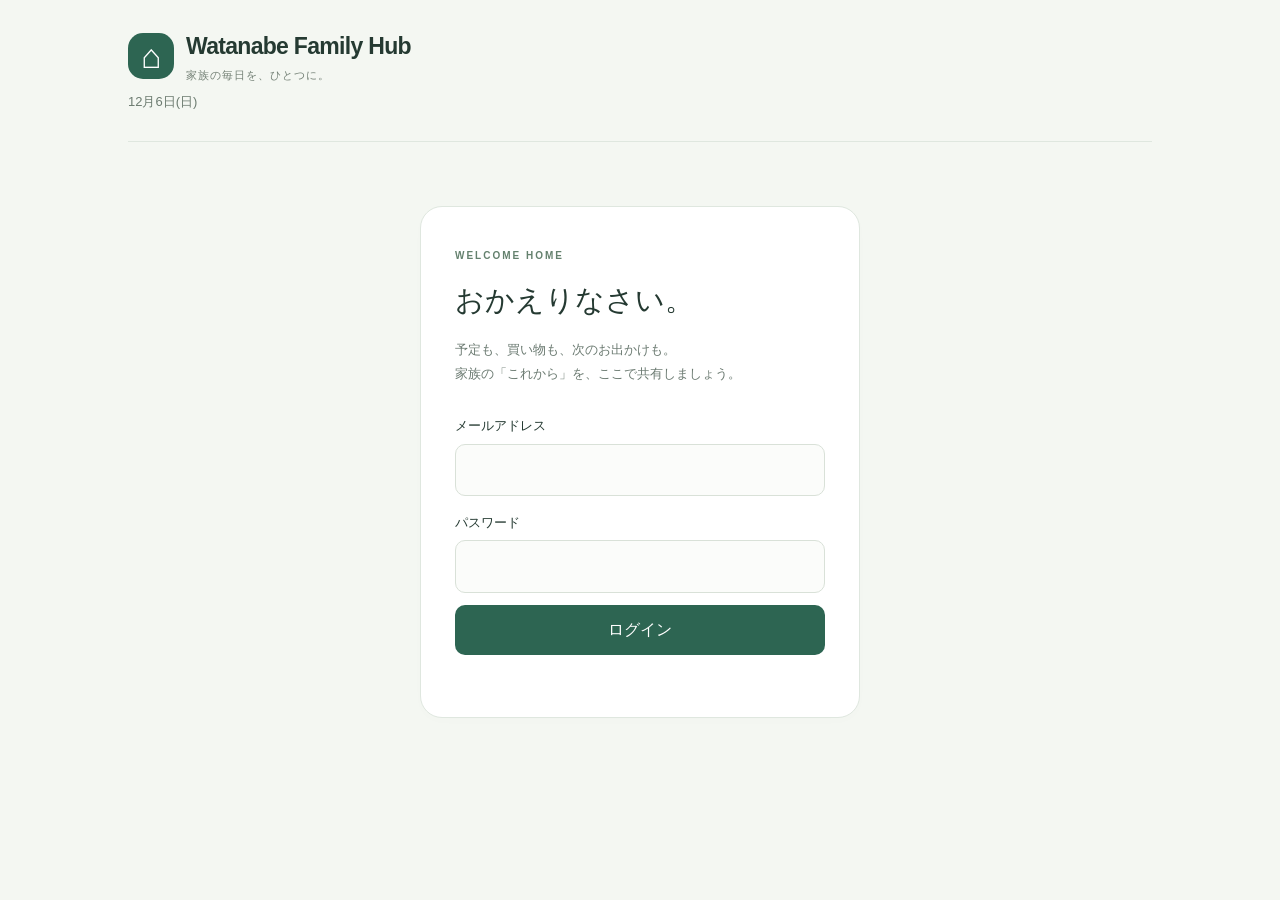
==== commit b048b09e: "Match outing home to the Hub light green palette" ====
--- a/index.html
+++ b/index.html
@@ -10,7 +10,7 @@
   <meta name="apple-mobile-web-app-title" content="Watanabe Hub">
   <link rel="apple-touch-icon" href="./assets/icon-180.png">
   <title>Watanabe Family Hub</title>
-  <link rel="stylesheet" href="./styles.css?v=muse-outings-1">
+  <link rel="stylesheet" href="./styles.css?v=light-outings-1">
   <link rel="stylesheet" href="./vendor/leaflet.css">
   <script defer src="./vendor/leaflet.js"></script>
 </head>
@@ -168,8 +168,8 @@
   </section>
   </section>
 </main>
-<script type="module" src="./app.js?v=muse-outings-1"></script>
-<script type="module" src="./ui.js?v=muse-outings-1"></script>
+<script type="module" src="./app.js?v=light-outings-1"></script>
+<script type="module" src="./ui.js?v=light-outings-1"></script>
 
 </body>
 </html>
--- a/styles.css
+++ b/styles.css
@@ -58,19 +58,16 @@
 /* Weekend album lives within the existing Hub navigation. */
 #app>.hub-nav{grid-template-columns:repeat(6,minmax(0,1fr))}#albumFrame{width:100%;height:900px;display:block;border:0;background:#faf9f5;border-radius:18px}#albumPanel{max-width:none}#albumPanel>.muted{padding:0 8px}@media(max-width:430px){#app>.hub-nav{grid-template-columns:repeat(3,minmax(0,1fr))}}
 
-/* Muse-inspired outing home. Other tabs retain their existing palette. */
-body.outings-theme{background:#101a15;color:#eef3ee;--ink:#eef3ee;--muted:#a9b9b0;--green:#80c7a6;--line:#33453b}
-.outings-theme header,.outings-theme .topbar{color:#eef3ee}.outings-theme #app{color:#eef3ee}.outings-theme .tabs button{background:#1d2b23;color:#dce6df;border-color:#35483c}.outings-theme .tabs button[aria-pressed=true]{background:#80c7a6;color:#13261b}.outings-theme #logoutBtn{color:#dce6df;background:#23352a}
-#outingsPanel{--outing-bg:#101a15;--outing-card:#1c2921;--outing-line:#34483b;--outing-mint:#80c7a6;color:#edf3ed;padding-bottom:30px}
+/* Outing home uses the same light green palette as the other Hub tabs. */
+#outingsPanel{--outing-bg:#f4f7f2;--outing-card:#ffffff;--outing-line:#dfe7df;--outing-mint:#b4ddc7;color:#253a32;padding-bottom:30px}
 #outingsPanel .card{background:var(--outing-card);border:1px solid var(--outing-line);box-shadow:none;color:inherit;border-radius:24px;padding:24px}
-#outingsPanel .muted,#outingsPanel .outing-place-area,#outingsPanel .outing-select-label{color:#b2c1b7}#outingsPanel h1,#outingsPanel h2,#outingsPanel h3,#outingsPanel summary{color:#eef4ee}#outingsPanel p{line-height:1.8}#outingsPanel a{color:#91d6b4}#outingsPanel button,#outingsPanel input,#outingsPanel select{font:inherit}#outingsPanel input,#outingsPanel select{color:#eef4ee;background:#15231a;border:1px solid #455c4c;color-scheme:dark;max-width:100%;min-width:0}#outingsPanel button{border-radius:99px;background:#80c7a6;color:#15261c;border:1px solid transparent;min-height:44px}#outingsPanel button:hover{filter:brightness(1.1)}#outingsPanel button:focus-visible,#outingsPanel a:focus-visible{outline:3px solid #f2c35d;outline-offset:4px}#outingsPanel button.secondary{background:#293c30;color:#e8f0e9;border-color:#45624e}
-.outing-weekend-head{padding:20px 0 14px}.outing-weekend-head h1{font-size:clamp(23px,5vw,36px);letter-spacing:.04em;margin:8px 0}.outing-weekend-head p{color:#b0c2b6;margin:6px 0}.outing-weekend-head .eyebrow{color:#80c7a6;font-size:11px;letter-spacing:.18em}
-.outing-dates{display:grid;grid-template-columns:repeat(6,minmax(0,1fr));gap:10px;margin:20px 0 28px;max-width:680px}#outingsPanel .outing-day{border-radius:20px;background:#1d2b22;color:#e4ece6;display:flex;flex-direction:column;align-items:center;justify-content:center;gap:2px;padding:10px 3px;min-height:72px;line-height:1.2}#outingsPanel .outing-day strong{font-size:23px}#outingsPanel .outing-day span{font-size:13px}#outingsPanel .outing-day.is-sunday{color:#ef8995}#outingsPanel .outing-day.is-saturday{color:#8bc5eb}#outingsPanel .outing-day[aria-pressed=true]{background:#80c7a6;color:#13261b;box-shadow:0 0 0 2px #b9e6cd}
-.outing-forecast{background:#80c7a6;color:#112c1e;border-radius:26px;padding:28px;margin:0 0 32px}.outing-forecast.is-rainy{background:#a0c3d4;color:#142a35}#outingsPanel .outing-forecast h2{font-size:clamp(25px,6vw,42px);line-height:1.3;color:inherit;margin:12px 0}.outing-forecast-date{margin:0;font-weight:700}.outing-forecast-main{font-size:clamp(17px,4vw,24px);font-weight:700}.outing-forecast-credit{font-size:12px;opacity:.9}#outingsPanel .outing-forecast a{color:inherit}#outingsPanel .outing-forecast-refresh{background:#ffffff35;color:inherit;border-color:#ffffff45;padding:9px 18px}
-.outing-recommended-section{margin-bottom:32px}.outing-recommended-section>h2{font-size:25px;margin:0 0 8px}.outing-recommended,.outing-cards{display:grid;grid-template-columns:repeat(2,minmax(0,1fr));gap:22px}.outing-recommended .outing-place:first-child{grid-column:1/-1}.outing-recommended .outing-place:first-child .outing-place-visual{height:190px}#outingsPanel .outing-place{position:relative;background:#1c2921;border:1px solid #34483b;border-radius:25px;padding:0 22px 22px;overflow:hidden;box-shadow:none;min-width:0;scroll-margin-top:24px}#outingsPanel .outing-place.is-selected{outline:3px solid #80c7a6;outline-offset:3px}.outing-place-visual{position:relative;height:125px;margin:0 -22px 22px;background:radial-gradient(ellipse at 75% 100%,#527952 0 25%,transparent 26%),radial-gradient(ellipse at 20% 130%,#305b45 0 55%,transparent 56%),linear-gradient(130deg,#497c6a,#a0c6a3);display:flex;align-items:center;justify-content:center;overflow:hidden}.outing-place-visual.category-indoor{background:radial-gradient(circle at 80% 10%,#ddcfa050 0 20%,transparent 21%),linear-gradient(130deg,#3a695d,#a1bda8)}.outing-place-visual.category-mixed{background:linear-gradient(130deg,#5b8073,#b1c3a0)}.outing-place-symbol{font-size:76px;line-height:1;color:#e4f1d9a0;font-family:serif}.outing-card-number{position:absolute;left:16px;top:16px;background:#80c7a6;color:#173120;border-radius:50%;width:38px;height:38px;display:grid;place-items:center;font-size:19px;font-weight:700}.outing-place-heading{align-items:start;gap:10px}.outing-place-name{font-size:21px;line-height:1.5;overflow-wrap:anywhere}#outingsPanel .outing-favorite{background:#2b3d30;color:#c5e8d2;flex-shrink:0;width:44px;height:44px;font-size:25px;padding:0}.outing-place-area{font-size:13px}#outingsPanel .outing-badge{background:#2b3c30;color:#d6e7d8;border:0;border-radius:99px;padding:5px 12px;font-size:12px}.outing-metrics{font-size:13px;color:#c2d4c7;flex-wrap:wrap;gap:10px}.outing-local-weather{background:#edaf45;color:#17271b;border-radius:16px;padding:6px 12px;font-size:12px;font-weight:700;line-height:1.6!important}.outing-local-weather.is-unknown{background:#283c30;color:#b8cdbf;font-weight:400}.outing-reasons{list-style:none;padding:0;margin:16px 0}.outing-reasons li{position:relative;padding-left:24px;margin:7px 0;font-size:14px;line-height:1.7}.outing-reasons li:before{content:'✓';color:#80c7a6;position:absolute;left:0}#outingsPanel .outing-visit{background:#2a3e30;color:#e4eee7;padding:8px 18px;margin:2px 0 14px}#outingsPanel .outing-visit[aria-pressed=true]{background:#80c7a6;color:#183123}.outing-place-links{display:flex;gap:10px;flex-wrap:wrap}.outing-place-links a,#outingsPanel .outing-place-links button{background:#2b3e31;color:#dcebe0;border-radius:99px;padding:10px 15px;font-size:13px;border:0;text-decoration:none;display:inline-flex;align-items:center;min-height:44px;box-sizing:border-box}.outing-place-links a:nth-child(2){background:#80c7a6!important;color:#173120!important}.outing-place-more{margin-top:18px;border-top:1px solid #34483b;padding-top:12px}.outing-place-more summary{color:#8cd1ae!important}.outing-place-controls{display:flex;flex-wrap:wrap;gap:10px}#outingsPanel .outing-delete{background:#43342e;color:#ffd7c9}.outing-place-memo{white-space:pre-line;overflow-wrap:anywhere}.outing-place-more p{overflow-wrap:anywhere}
-#outingsPanel .outing-hero{margin-bottom:28px}.outing-hero-heading h2{font-size:23px}.outing-stats{border-color:#34483b}.outing-stats strong{color:#a8dfbd}.outing-stats span{color:#bdcec2}.outing-quick-actions{display:none}.outing-library>h2{font-size:25px}.outing-map-section{padding-bottom:26px;margin-bottom:26px;border-bottom:1px solid #34483b}.outing-map{height:340px;border-radius:22px;margin-top:18px;isolation:isolate;background:#2e4938}.outing-map-pin{background:transparent}.outing-map-pin span{display:grid;place-items:center;width:34px;height:34px;box-sizing:border-box;border-radius:50%;border:3px solid white;background:#64b58e;color:#092718;box-shadow:0 2px 6px #0006;font-size:14px;font-weight:700}.leaflet-popup-content{color:#183123}#outingsPanel .outing-map-popup{border-radius:10px;background:white;color:#183123}.leaflet-control-attribution a{color:#174c33!important}.outing-filter-chips{display:flex;flex-wrap:wrap;gap:8px;margin:12px 0}.outing-quick-filters{margin:18px 0}#outingsPanel .outing-filter-chip{background:#213227;color:#dae8de;padding:10px 15px;min-height:44px;border:1px solid transparent;font-size:13px}#outingsPanel .outing-filter-chip[aria-pressed=true]{background:#80c7a6;color:#13291c}.outing-filter-details{border-color:#3c5042!important}.outing-filter-fields{gap:14px}.outing-result-bar{gap:15px;flex-wrap:wrap}.outing-empty{background:#203328;border-color:#405847}.ai-outing-card,.ai-outing-summary{background:#223b2b!important;border-color:#3b5d48!important;color:#edf3ed!important}.ai-place-weather{background:#344c38!important;color:#e6f1df!important}.ai-family-conditions{background:#294332!important;color:#d6eddd!important}.ai-outing-rank,.ai-weather-policy{background:#80c7a6!important;color:#183020!important}.ai-setup-help{border-color:#405747!important}.outing-tool{margin-bottom:28px}#outingsPanel .outing-tool summary span{color:#b2cbb9}.outing-tool details>summary{line-height:1.6}.outing-filter-details summary{line-height:1.6}
+#outingsPanel .muted,#outingsPanel .outing-place-area,#outingsPanel .outing-select-label{color:#6c7b72}#outingsPanel h1,#outingsPanel h2,#outingsPanel h3,#outingsPanel summary{color:#253a32}#outingsPanel p{line-height:1.8}#outingsPanel a{color:#2d6552}#outingsPanel button,#outingsPanel input,#outingsPanel select{font:inherit}#outingsPanel input,#outingsPanel select{color:#253a32;background:#fbfcfa;border:1px solid #d9e1d8;color-scheme:light;max-width:100%;min-width:0}#outingsPanel button{border-radius:99px;background:#b4ddc7;color:#15261c;border:1px solid transparent;min-height:44px}#outingsPanel button:hover{filter:brightness(1.1)}#outingsPanel button:focus-visible,#outingsPanel a:focus-visible{outline:3px solid #f2c35d;outline-offset:4px}#outingsPanel button.secondary{background:#eef4ed;color:#2d6552;border-color:#d6e3d7}
+.outing-weekend-head{padding:20px 0 14px}.outing-weekend-head h1{font-size:clamp(23px,5vw,36px);letter-spacing:.04em;margin:8px 0}.outing-weekend-head p{color:#6c7b72;margin:6px 0}.outing-weekend-head .eyebrow{color:#64816e;font-size:11px;letter-spacing:.18em}
+.outing-dates{display:grid;grid-template-columns:repeat(6,minmax(0,1fr));gap:10px;margin:20px 0 28px;max-width:680px}#outingsPanel .outing-day{border-radius:20px;background:#e8eee5;color:#253a32;display:flex;flex-direction:column;align-items:center;justify-content:center;gap:2px;padding:10px 3px;min-height:72px;line-height:1.2}#outingsPanel .outing-day strong{font-size:23px}#outingsPanel .outing-day span{font-size:13px}#outingsPanel .outing-day.is-sunday{color:#b64357}#outingsPanel .outing-day.is-saturday{color:#2e6d99}#outingsPanel .outing-day[aria-pressed=true]{background:#b4ddc7;color:#13261b;box-shadow:0 0 0 2px #5f9b7c}
+.outing-forecast{background:#b4ddc7;color:#112c1e;border-radius:26px;padding:28px;margin:0 0 32px}.outing-forecast.is-rainy{background:#e0edf5;color:#142a35}#outingsPanel .outing-forecast h2{font-size:clamp(25px,6vw,42px);line-height:1.3;color:inherit;margin:12px 0}.outing-forecast-date{margin:0;font-weight:700}.outing-forecast-main{font-size:clamp(17px,4vw,24px);font-weight:700}.outing-forecast-credit{font-size:12px;opacity:.9}#outingsPanel .outing-forecast a{color:inherit}#outingsPanel .outing-forecast-refresh{background:#ffffff99;color:inherit;border-color:#a6cdb6;padding:9px 18px}
+.outing-recommended-section{margin-bottom:32px}.outing-recommended-section>h2{font-size:25px;margin:0 0 8px}.outing-recommended,.outing-cards{display:grid;grid-template-columns:repeat(2,minmax(0,1fr));gap:22px}.outing-recommended .outing-place:first-child{grid-column:1/-1}.outing-recommended .outing-place:first-child .outing-place-visual{height:190px}#outingsPanel .outing-place{position:relative;background:#ffffff;border:1px solid #dfe7df;border-radius:25px;padding:0 22px 22px;overflow:hidden;box-shadow:none;min-width:0;scroll-margin-top:24px}#outingsPanel .outing-place.is-selected{outline:3px solid #b4ddc7;outline-offset:3px}.outing-place-visual{position:relative;height:125px;margin:0 -22px 22px;background:radial-gradient(ellipse at 75% 100%,#527952 0 25%,transparent 26%),radial-gradient(ellipse at 20% 130%,#305b45 0 55%,transparent 56%),linear-gradient(130deg,#b9d5c5,#e4efdb);display:flex;align-items:center;justify-content:center;overflow:hidden}.outing-place-visual.category-indoor{background:radial-gradient(circle at 80% 10%,#ddcfa050 0 20%,transparent 21%),linear-gradient(130deg,#b6d0c5,#e7efdf)}.outing-place-visual.category-mixed{background:linear-gradient(130deg,#c4d9ca,#e5ecd8)}.outing-place-symbol{font-size:76px;line-height:1;color:#ffffffb3;font-family:serif}.outing-card-number{position:absolute;left:16px;top:16px;background:#b4ddc7;color:#173120;border-radius:50%;width:38px;height:38px;display:grid;place-items:center;font-size:19px;font-weight:700}.outing-place-heading{align-items:start;gap:10px}.outing-place-name{font-size:21px;line-height:1.5;overflow-wrap:anywhere}#outingsPanel .outing-favorite{background:#eef4ed;color:#2d6552;flex-shrink:0;width:44px;height:44px;font-size:25px;padding:0}.outing-place-area{font-size:13px}#outingsPanel .outing-badge{background:#edf3eb;color:#355442;border:0;border-radius:99px;padding:5px 12px;font-size:12px}.outing-metrics{font-size:13px;color:#5e7265;flex-wrap:wrap;gap:10px}.outing-local-weather{background:#fff1ca;color:#17271b;border-radius:16px;padding:6px 12px;font-size:12px;font-weight:700;line-height:1.6!important}.outing-local-weather.is-unknown{background:#f0f4ee;color:#64786b;font-weight:400}.outing-reasons{list-style:none;padding:0;margin:16px 0}.outing-reasons li{position:relative;padding-left:24px;margin:7px 0;font-size:14px;line-height:1.7}.outing-reasons li:before{content:'✓';color:#2d6552;position:absolute;left:0}#outingsPanel .outing-visit{background:#edf3eb;color:#355442;padding:8px 18px;margin:2px 0 14px}#outingsPanel .outing-visit[aria-pressed=true]{background:#b4ddc7;color:#183123}.outing-place-links{display:flex;gap:10px;flex-wrap:wrap}.outing-place-links a,#outingsPanel .outing-place-links button{background:#edf3eb;color:#355442;border-radius:99px;padding:10px 15px;font-size:13px;border:0;text-decoration:none;display:inline-flex;align-items:center;min-height:44px;box-sizing:border-box}.outing-place-links a:nth-child(2){background:#b4ddc7!important;color:#173120!important}.outing-place-more{margin-top:18px;border-top:1px solid #dfe7df;padding-top:12px}.outing-place-more summary{color:#2d6552!important}.outing-place-controls{display:flex;flex-wrap:wrap;gap:10px}#outingsPanel .outing-delete{background:#fff0eb;color:#a14630}.outing-place-memo{white-space:pre-line;overflow-wrap:anywhere}.outing-place-more p{overflow-wrap:anywhere}
+#outingsPanel .outing-hero{margin-bottom:28px}.outing-hero-heading h2{font-size:23px}.outing-stats{border-color:#dfe7df}.outing-stats strong{color:#2d6552}.outing-stats span{color:#6c7b72}.outing-quick-actions{display:none}.outing-library>h2{font-size:25px}.outing-map-section{padding-bottom:26px;margin-bottom:26px;border-bottom:1px solid #dfe7df}.outing-map{height:340px;border-radius:22px;margin-top:18px;isolation:isolate;background:#e8eee5}.outing-map-pin{background:transparent}.outing-map-pin span{display:grid;place-items:center;width:34px;height:34px;box-sizing:border-box;border-radius:50%;border:3px solid white;background:#64b58e;color:#092718;box-shadow:0 2px 6px #0006;font-size:14px;font-weight:700}.leaflet-popup-content{color:#183123}#outingsPanel .outing-map-popup{border-radius:10px;background:white;color:#183123}.leaflet-control-attribution a{color:#174c33!important}.outing-filter-chips{display:flex;flex-wrap:wrap;gap:8px;margin:12px 0}.outing-quick-filters{margin:18px 0}#outingsPanel .outing-filter-chip{background:#edf3eb;color:#355442;padding:10px 15px;min-height:44px;border:1px solid transparent;font-size:13px}#outingsPanel .outing-filter-chip[aria-pressed=true]{background:#b4ddc7;color:#13291c}.outing-filter-details{border-color:#dfe7df!important}.outing-filter-fields{gap:14px}.outing-result-bar{gap:15px;flex-wrap:wrap}.outing-empty{background:#f5f8f2;border-color:#dfe7df}.ai-outing-card,.ai-outing-summary{background:#f3f8ef!important;border-color:#d6e3d7!important;color:#253a32!important}.ai-place-weather{background:#fff1ca!important;color:#5d4b20!important}.ai-family-conditions{background:#edf4e6!important;color:#355442!important}.ai-outing-rank,.ai-weather-policy{background:#b4ddc7!important;color:#183020!important}.ai-setup-help{border-color:#dfe7df!important}.outing-tool{margin-bottom:28px}#outingsPanel .outing-tool summary span{color:#6c7b72}.outing-tool details>summary{line-height:1.6}.outing-filter-details summary{line-height:1.6}
 @media(min-width:900px){.outing-dates{grid-template-columns:repeat(9,minmax(0,1fr));max-width:none}.outing-recommended{grid-template-columns:repeat(3,minmax(0,1fr))}.outing-recommended .outing-place:first-child{grid-column:auto}.outing-recommended .outing-place:first-child .outing-place-visual{height:125px}}
-@media(max-width:620px){#outingsPanel .card{padding:20px 16px}.outing-recommended,.outing-cards{grid-template-columns:minmax(0,1fr)}.outing-recommended .outing-place:first-child{grid-column:auto}.outing-recommended .outing-place:first-child .outing-place-visual{height:145px}.outing-dates{gap:7px}#outingsPanel .outing-day{min-height:65px;border-radius:17px}.outing-forecast{padding:23px 20px}.outing-forecast-main{font-size:17px}.outing-place-heading{display:flex}.outing-place-name{font-size:20px}.outing-map{height:300px}.outing-hero-heading{flex-direction:column;align-items:start}.outing-hero-heading button{align-self:start}.outing-map-section h2{font-size:24px}.outing-weekend-head{padding-top:10px}.outing-filter-fields,.ai-input-grid{grid-template-columns:minmax(0,1fr)!important}.outing-result-bar>label{max-width:100%}}
-html:has(body.outings-theme){background:#101a15}.outings-theme .hub-nav{background:#1d2b23}.outings-theme .hub-nav button{color:#bdcdc3}.outings-theme .hub-nav button[aria-pressed=true]{background:#80c7a6;color:#13261b}.outings-theme .brand small,.outings-theme .header-date{color:#b3c6ba}#outingsPanel .outing-filter-chip,#outingsPanel .outing-place-links button,#outingsPanel .outing-place-controls button,#outingsPanel .outing-visit,#outingsPanel .outing-forecast-refresh,#outingsPanel #outingMapOpen,#outingsPanel #outingAdd{width:auto;margin-top:0}#outingsPanel .outing-favorite{width:44px;margin-top:0}.outing-place-links a,.outing-place-links button{flex:0 1 auto}.outing-stats{background:#17271c!important}#outingsPanel .outing-badge{background:#2b3c30!important;color:#d6e7d8!important}
+@media(max-width:620px){#outingsPanel .card{padding:20px 16px}.outing-recommended,.outing-cards{grid-template-columns:minmax(0,1fr)}.outing-recommended .outing-place:first-child{grid-column:auto}.outing-recommended .outing-place:first-child .outing-place-visual{height:145px}.outing-dates{gap:7px}#outingsPanel .outing-day{min-height:65px;border-radius:17px}.outing-forecast{padding:23px 20px}.outing-forecast-main{font-size:17px}.outing-place-heading{display:flex}.outing-place-name{font-size:20px}.outing-map{height:300px}.outing-hero-heading{flex-direction:column;align-items:start}.outing-hero-heading button{align-self:start}.outing-map-section h2{font-size:24px}.outing-weekend-head{padding-top:10px}.outing-filter-fields,.ai-input-grid{grid-template-columns:minmax(0,1fr)!important}.outing-result-bar>label{max-width:100%}}#outingsPanel .outing-filter-chip,#outingsPanel .outing-place-links button,#outingsPanel .outing-place-controls button,#outingsPanel .outing-visit,#outingsPanel .outing-forecast-refresh,#outingsPanel #outingMapOpen,#outingsPanel #outingAdd{width:auto;margin-top:0}#outingsPanel .outing-favorite{width:44px;margin-top:0}.outing-place-links a,.outing-place-links button{flex:0 1 auto}.outing-stats{background:#f2f6ee!important}#outingsPanel .outing-badge{background:#edf3eb!important;color:#355442!important}
 
-.outing-venue-photo{position:absolute;inset:0;width:100%;height:100%;object-fit:cover}.outing-place-visual:has(img) .outing-place-symbol{visibility:hidden}.outing-card-number{z-index:1}.outing-map .leaflet-popup-content-wrapper,.outing-map .leaflet-popup-tip{background:#f8fcf9}.outing-map .leaflet-popup-close-button{color:#193d29!important}.outing-map .leaflet-control-zoom a{color:#173b26!important}.outings-theme:has(#app.hidden){background:#f4f7f2;color:#253a32}html:has(body.outings-theme #app.hidden){background:#f4f7f2}
+.outing-venue-photo{position:absolute;inset:0;width:100%;height:100%;object-fit:cover}.outing-place-visual:has(img) .outing-place-symbol{visibility:hidden}.outing-card-number{z-index:1}.outing-map .leaflet-popup-content-wrapper,.outing-map .leaflet-popup-tip{background:#f8fcf9}.outing-map .leaflet-popup-close-button{color:#193d29!important}.outing-map .leaflet-control-zoom a{color:#173b26!important}
